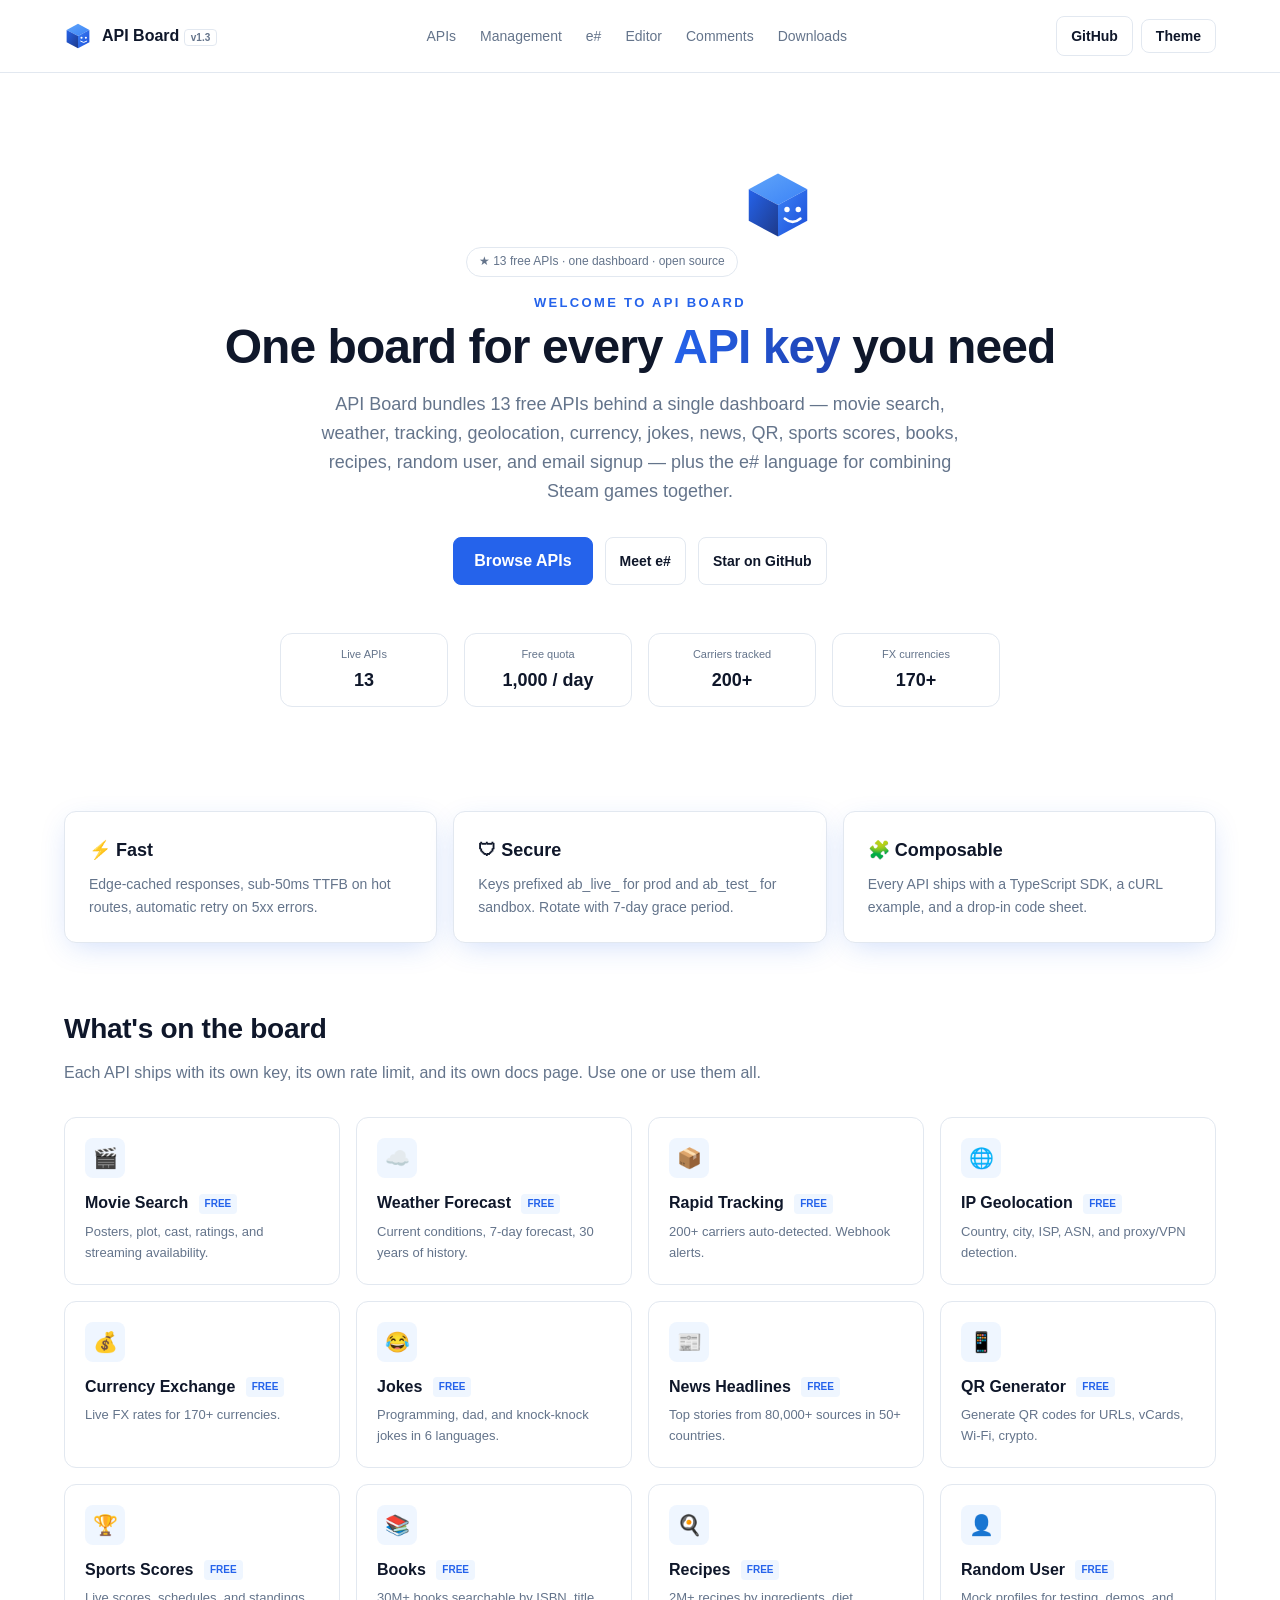
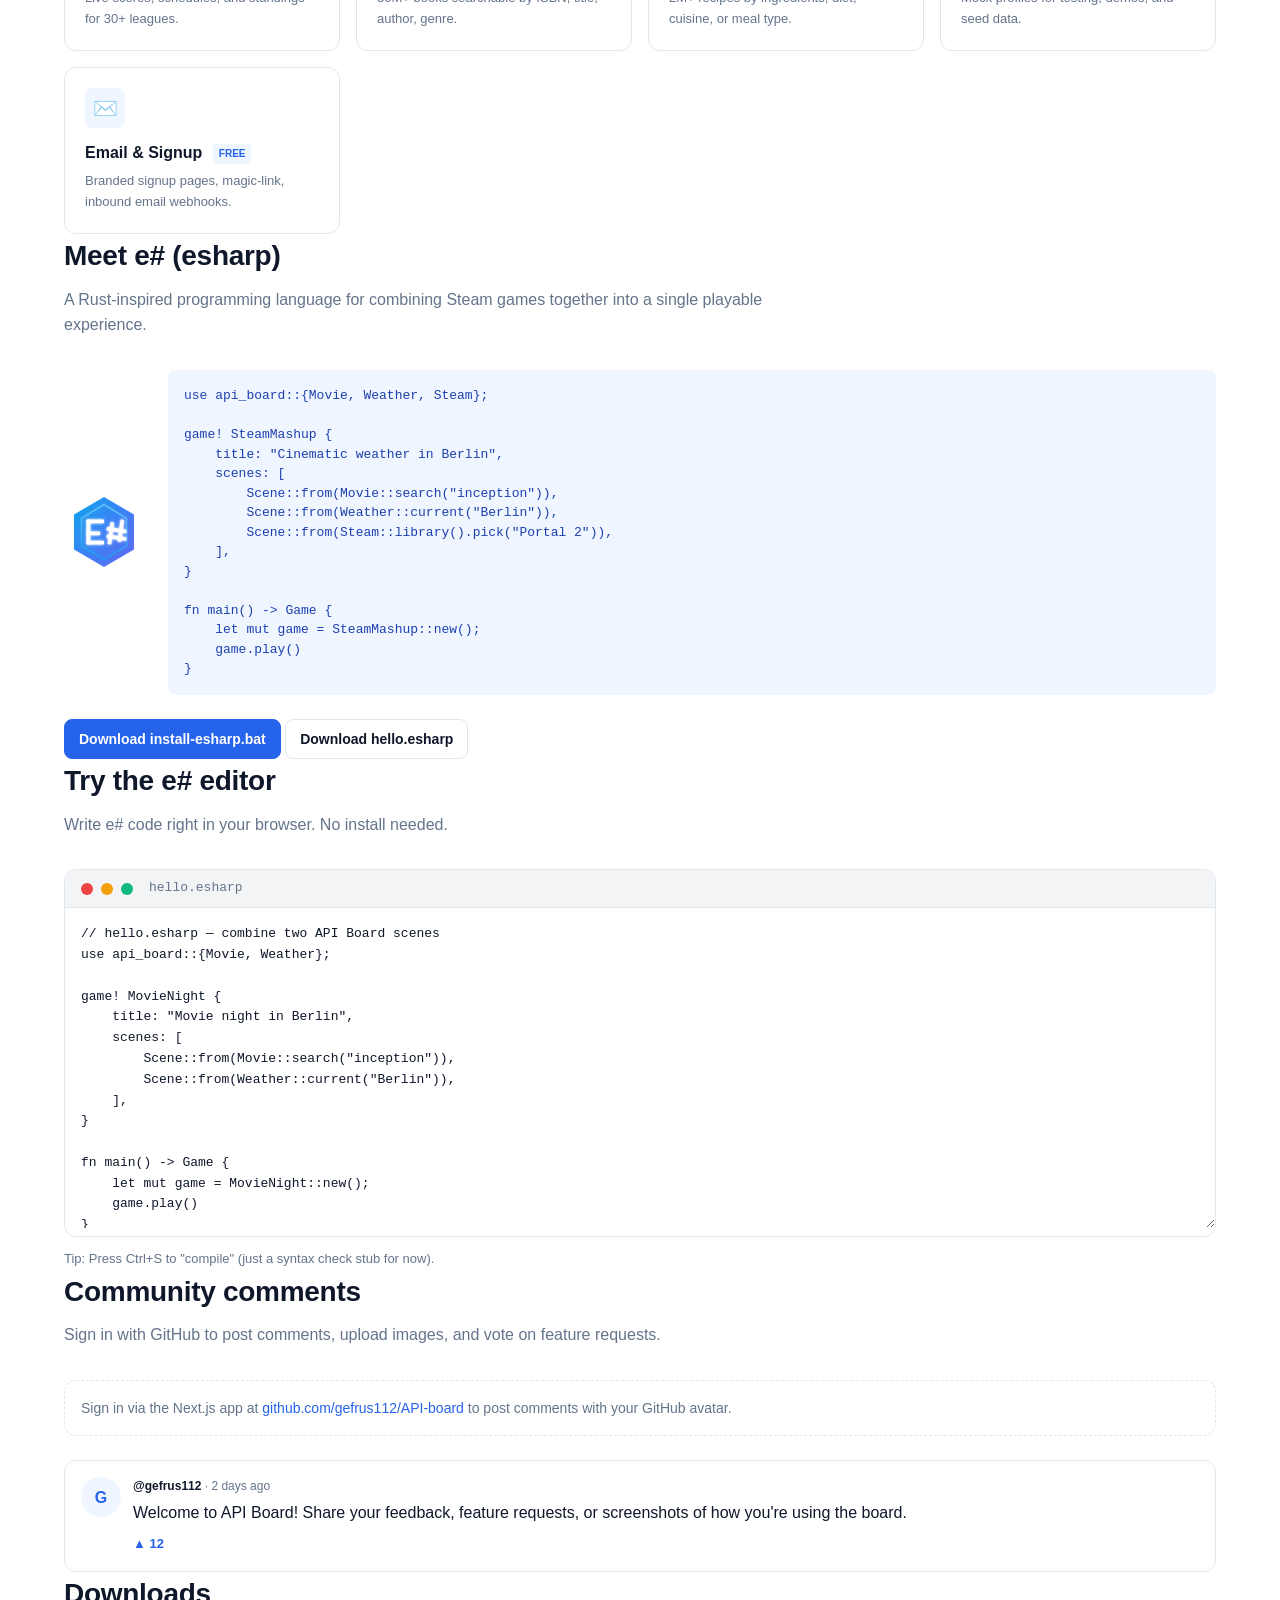
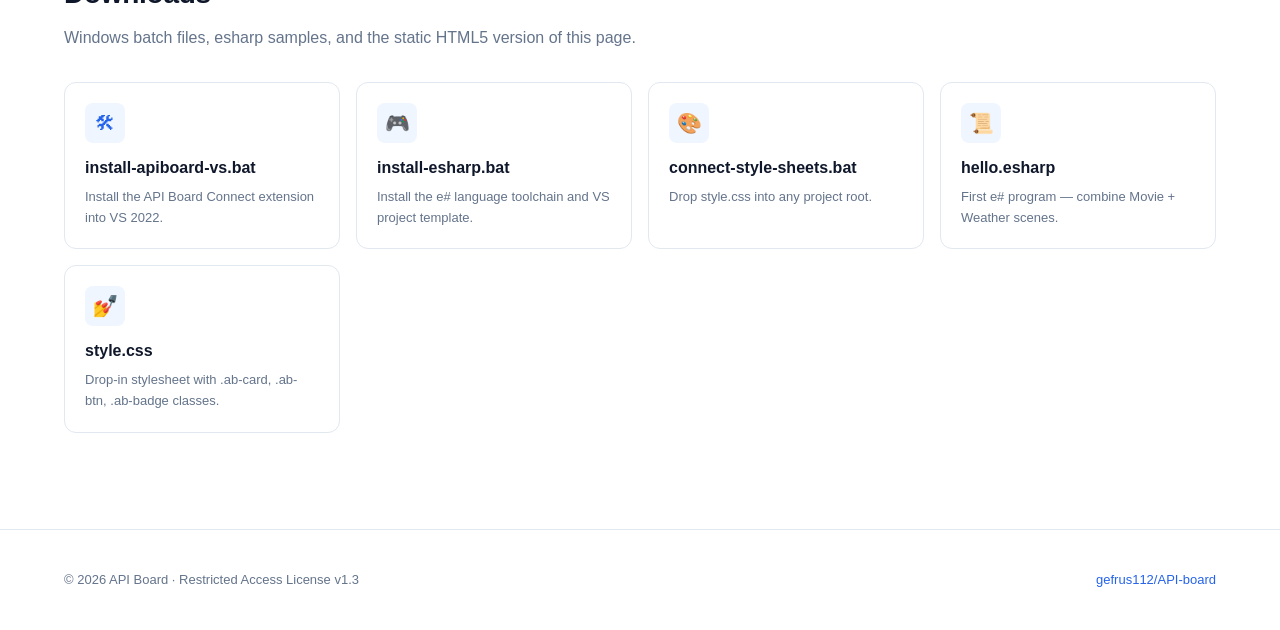
==== docs/index.html @ 7a78546e "release: API Board v1.3 — GitHub Pages, e# editor, Steam combiner, Comments Major v1.3 release. High" ====
<!DOCTYPE html>
<html lang="en" data-ab-theme="light">
<head>
  <meta charset="UTF-8" />
  <meta name="viewport" content="width=device-width, initial-scale=1.0" />
  <title>API Board — Free API Keys, Docs & Code Sheets</title>
  <meta name="description" content="13 free APIs behind one dashboard: movie search, weather, tracking, geolocation, currency, jokes, news, QR, sports, books, recipes, random user, email signup. Plus the e# language for combining Steam games together." />
  <link rel="icon" type="image/svg+xml" href="./cube.svg" />
  <link rel="stylesheet" href="./style.css" />
</head>
<body>
  <header>
    <div class="container nav-row">
      <a class="logo" href="#">
        <img src="./cube.svg" alt="API Board" />
        <span>API Board <span class="ver">v1.3</span></span>
      </a>
      <nav>
        <ul>
          <li><a href="#apis">APIs</a></li>
          <li><a href="#management">Management</a></li>
          <li><a href="#esharp">e#</a></li>
          <li><a href="#editor">Editor</a></li>
          <li><a href="#comments">Comments</a></li>
          <li><a href="#downloads">Downloads</a></li>
        </ul>
      </nav>
      <div class="actions">
        <a class="btn btn-ghost" href="https://github.com/gefrus112/API-board" target="_blank" rel="noreferrer">GitHub</a>
        <button class="btn" id="theme-toggle" type="button">Theme</button>
      </div>
    </div>
  </header>

  <main>
    <section class="hero">
      <div class="container">
        <div class="badge">★ 13 free APIs · one dashboard · open source</div>
        <img class="cube-hero" src="./cube.svg" alt="API Board cube" />
        <p class="eyebrow">Welcome to API Board</p>
        <h1>One board for every <span>API key</span> you need</h1>
        <p>API Board bundles 13 free APIs behind a single dashboard — movie search, weather, tracking, geolocation, currency, jokes, news, QR, sports scores, books, recipes, random user, and email signup — plus the e# language for combining Steam games together.</p>
        <div class="cta">
          <a class="btn btn-primary" href="#apis">Browse APIs</a>
          <a class="btn" href="#esharp">Meet e#</a>
          <a class="btn" href="https://github.com/gefrus112/API-board" target="_blank" rel="noreferrer">Star on GitHub</a>
        </div>
        <dl class="stats">
          <div class="stat"><dt>Live APIs</dt><dd>13</dd></div>
          <div class="stat"><dt>Free quota</dt><dd>1,000 / day</dd></div>
          <div class="stat"><dt>Carriers tracked</dt><dd>200+</dd></div>
          <div class="stat"><dt>FX currencies</dt><dd>170+</dd></div>
        </dl>
      </div>
    </section>

    <section class="container">
      <div class="pillars">
        <div class="pillar"><h3>⚡ Fast</h3><p>Edge-cached responses, sub-50ms TTFB on hot routes, automatic retry on 5xx errors.</p></div>
        <div class="pillar"><h3>🛡 Secure</h3><p>Keys prefixed ab_live_ for prod and ab_test_ for sandbox. Rotate with 7-day grace period.</p></div>
        <div class="pillar"><h3>🧩 Composable</h3><p>Every API ships with a TypeScript SDK, a cURL example, and a drop-in code sheet.</p></div>
      </div>
    </section>

    <section class="container" id="apis">
      <h2>What's on the board</h2>
      <p class="lead">Each API ships with its own key, its own rate limit, and its own docs page. Use one or use them all.</p>
      <div class="grid" id="api-grid"></div>
    </section>

    <section class="container" id="esharp">
      <h2>Meet e# (esharp)</h2>
      <p class="lead">A Rust-inspired programming language for combining Steam games together into a single playable experience.</p>
      <div class="esharp-hero">
        <img src="./esharp.svg" alt="e# mascot" />
        <div>
          <pre><code>use api_board::{Movie, Weather, Steam};

game! SteamMashup {
    title: "Cinematic weather in Berlin",
    scenes: [
        Scene::from(Movie::search("inception")),
        Scene::from(Weather::current("Berlin")),
        Scene::from(Steam::library().pick("Portal 2")),
    ],
}

fn main() -&gt; Game {
    let mut game = SteamMashup::new();
    game.play()
}</code></pre>
        </div>
      </div>
      <p style="margin-top:24px;">
        <a class="btn btn-primary" href="https://github.com/gefrus112/API-board/raw/main/public/downloads/install-esharp.bat">Download install-esharp.bat</a>
        <a class="btn" href="https://github.com/gefrus112/API-board/raw/main/public/downloads/hello.esharp">Download hello.esharp</a>
      </p>
    </section>

    <section class="container" id="editor">
      <h2>Try the e# editor</h2>
      <p class="lead">Write e# code right in your browser. No install needed.</p>
      <div class="editor-wrap">
        <div class="editor-bar">
          <span class="dot red"></span><span class="dot amber"></span><span class="dot green"></span>
          <span class="editor-title">hello.esharp</span>
        </div>
        <textarea id="esharp-editor" spellcheck="false">// hello.esharp — combine two API Board scenes
use api_board::{Movie, Weather};

game! MovieNight {
    title: "Movie night in Berlin",
    scenes: [
        Scene::from(Movie::search("inception")),
        Scene::from(Weather::current("Berlin")),
    ],
}

fn main() -&gt; Game {
    let mut game = MovieNight::new();
    game.play()
}</textarea>
      </div>
      <p class="hint">Tip: Press Ctrl+S to "compile" (just a syntax check stub for now).</p>
    </section>

    <section class="container" id="comments">
      <h2>Community comments</h2>
      <p class="lead">Sign in with GitHub to post comments, upload images, and vote on feature requests.</p>
      <div class="comment-composer">
        <p class="muted">Sign in via the Next.js app at <a href="https://github.com/gefrus112/API-board" target="_blank" rel="noreferrer">github.com/gefrus112/API-board</a> to post comments with your GitHub avatar.</p>
      </div>
      <div class="comments-list" id="comments-list">
        <div class="comment">
          <div class="avatar">G</div>
          <div class="body">
            <p class="meta"><strong>@gefrus112</strong> · 2 days ago</p>
            <p>Welcome to API Board! Share your feedback, feature requests, or screenshots of how you're using the board.</p>
            <div class="votes">▲ 12</div>
          </div>
        </div>
      </div>
    </section>

    <section class="container" id="downloads">
      <h2>Downloads</h2>
      <p class="lead">Windows batch files, esharp samples, and the static HTML5 version of this page.</p>
      <div class="grid" id="download-grid"></div>
    </section>
  </main>

  <footer>
    <div class="container">
      <span>© 2026 API Board · Restricted Access License v1.3</span>
      <a href="https://github.com/gefrus112/API-board" target="_blank" rel="noreferrer">gefrus112/API-board</a>
    </div>
  </footer>

  <script src="./script.js"></script>
</body>
</html>
---- docs/style.css ----
/* ============================================================
   API Board — static GitHub Pages stylesheet
   Light + dark themes via prefers-color-scheme and
   data-ab-theme attribute on <html>.
   ============================================================ */

:root {
  --bg: #ffffff;
  --fg: #0f172a;
  --muted: #64748b;
  --border: #e2e8f0;
  --card: #ffffff;
  --brand: #2563eb;
  --brand-hover: #1d4ed8;
  --brand-soft: #eff6ff;
  --brand-soft-fg: #1e40af;
  --radius: 12px;
  --shadow: 0 8px 30px -8px rgba(37, 99, 235, 0.25);
  --mono: ui-monospace, SFMono-Regular, Menlo, Consolas, monospace;
}

[data-ab-theme="dark"] {
  --bg: #0b1120;
  --fg: #e5edff;
  --muted: #94a3b8;
  --border: #1e293b;
  --card: #0f1c3a;
  --brand: #3b82f6;
  --brand-hover: #60a5fa;
  --brand-soft: #0f1c3a;
  --brand-soft-fg: #bfdbfe;
}

@media (prefers-color-scheme: dark) {
  :root:not([data-ab-theme="light"]) {
    --bg: #0b1120;
    --fg: #e5edff;
    --muted: #94a3b8;
    --border: #1e293b;
    --card: #0f1c3a;
    --brand: #3b82f6;
    --brand-hover: #60a5fa;
    --brand-soft: #0f1c3a;
    --brand-soft-fg: #bfdbfe;
  }
}

* { box-sizing: border-box; margin: 0; padding: 0; }
html, body {
  background: var(--bg);
  color: var(--fg);
  font-family: -apple-system, BlinkMacSystemFont, "Segoe UI", Roboto, "Helvetica Neue", Arial, sans-serif;
  line-height: 1.6;
  -webkit-font-smoothing: antialiased;
  scroll-behavior: smooth;
}
a { color: var(--brand); text-decoration: none; }
a:hover { text-decoration: underline; }
code, pre { font-family: var(--mono); }
.container { max-width: 1200px; margin: 0 auto; padding: 0 24px; }
header, main, footer { padding: 16px 0; }
section { padding: 40px 0; scroll-margin-top: 80px; }
h2 { font-size: 28px; font-weight: 600; letter-spacing: -0.01em; margin-bottom: 8px; }
.lead { color: var(--muted); margin-bottom: 32px; max-width: 720px; }

/* Header */
header {
  border-bottom: 1px solid var(--border);
  position: sticky;
  top: 0;
  background: color-mix(in srgb, var(--bg) 92%, transparent);
  backdrop-filter: blur(8px);
  -webkit-backdrop-filter: blur(8px);
  z-index: 10;
}
.nav-row { display: flex; align-items: center; justify-content: space-between; gap: 16px; }
.logo { display: flex; align-items: center; gap: 10px; font-weight: 600; font-size: 16px; color: var(--fg); text-decoration: none; }
.logo:hover { text-decoration: none; }
.logo img { width: 28px; height: 28px; animation: cube-spin 12s linear infinite; transform-origin: center; }
.logo .ver { font-size: 10px; color: var(--muted); border: 1px solid var(--border); padding: 2px 6px; border-radius: 4px; }
@keyframes cube-spin {
  0%   { transform: rotateY(0)   rotateX(-12deg); }
  50%  { transform: rotateY(180deg) rotateX(12deg); }
  100% { transform: rotateY(360deg) rotateX(-12deg); }
}
nav ul { list-style: none; display: flex; gap: 4px; flex-wrap: wrap; }
nav a { color: var(--muted); padding: 6px 10px; border-radius: 6px; font-size: 14px; font-weight: 500; }
nav a:hover, nav a.active { background: var(--brand-soft); color: var(--brand-soft-fg); text-decoration: none; }
.actions { display: flex; gap: 8px; align-items: center; }
.btn {
  display: inline-flex; align-items: center; gap: 6px;
  padding: 8px 14px; border-radius: 8px; font-weight: 600; font-size: 14px;
  border: 1px solid var(--border); background: var(--bg); color: var(--fg); cursor: pointer;
  transition: background 120ms ease, border-color 120ms ease, transform 120ms ease;
}
.btn:hover { border-color: var(--brand); text-decoration: none; transform: translateY(-1px); }
.btn-primary { background: var(--brand); color: #fff; border-color: var(--brand); }
.btn-primary:hover { background: var(--brand-hover); color: #fff; }
.btn-ghost { background: transparent; }

/* Hero */
.hero { text-align: center; padding: 80px 0 40px; }
.hero .badge { display: inline-block; padding: 4px 12px; border: 1px solid var(--border); border-radius: 999px; font-size: 12px; color: var(--muted); margin-bottom: 16px; background: var(--bg); }
.hero .cube-hero { width: 72px; height: 72px; margin: 0 auto 24px; animation: cube-spin 12s linear infinite, cube-pulse 3.6s ease-in-out infinite; }
@keyframes cube-pulse {
  0%, 100% { filter: drop-shadow(0 0 12px color-mix(in srgb, var(--brand) 30%, transparent)); }
  50% { filter: drop-shadow(0 0 28px color-mix(in srgb, var(--brand) 60%, transparent)); }
}
.hero .eyebrow { color: var(--brand); font-weight: 600; letter-spacing: 0.18em; text-transform: uppercase; font-size: 13px; margin-bottom: 8px; }
.hero h1 { font-size: 48px; font-weight: 600; letter-spacing: -0.02em; line-height: 1.1; margin-bottom: 16px; }
.hero h1 span { background: linear-gradient(90deg, var(--brand), var(--brand-soft-fg)); -webkit-background-clip: text; background-clip: text; -webkit-text-fill-color: transparent; color: transparent; }
.hero p { font-size: 18px; color: var(--muted); max-width: 640px; margin: 0 auto 32px; }
.hero .cta { display: flex; gap: 12px; justify-content: center; flex-wrap: wrap; }
.hero .cta .btn-primary { font-size: 16px; padding: 10px 20px; }

/* Stats */
.stats { display: grid; grid-template-columns: repeat(4, 1fr); gap: 16px; max-width: 720px; margin: 48px auto 0; }
.stat { border: 1px solid var(--border); border-radius: var(--radius); padding: 12px 16px; background: var(--card); }
.stat dt { font-size: 11px; color: var(--muted); }
.stat dd { font-size: 18px; font-weight: 600; margin-top: 2px; }

/* Pillars */
.pillars { display: grid; grid-template-columns: repeat(3, 1fr); gap: 16px; margin: 64px 0; }
.pillar { border: 1px solid var(--border); border-radius: var(--radius); padding: 24px; background: var(--card); box-shadow: var(--shadow); }
.pillar h3 { font-size: 18px; margin-bottom: 8px; }
.pillar p { color: var(--muted); font-size: 14px; }

/* Grid (APIs + downloads) */
.grid { display: grid; grid-template-columns: repeat(auto-fill, minmax(240px, 1fr)); gap: 16px; }
.card {
  border: 1px solid var(--border);
  border-radius: var(--radius);
  padding: 20px;
  background: var(--card);
  transition: transform 120ms ease, border-color 120ms ease, box-shadow 120ms ease;
  cursor: pointer;
  text-decoration: none;
  color: var(--fg);
}
.card:hover { transform: translateY(-4px); border-color: var(--brand); box-shadow: var(--shadow); text-decoration: none; }
.card .icon { width: 40px; height: 40px; border-radius: 8px; background: var(--brand-soft); color: var(--brand); display: inline-flex; align-items: center; justify-content: center; font-size: 20px; margin-bottom: 12px; }
.card h3 { font-size: 16px; margin-bottom: 6px; }
.card p { font-size: 13px; color: var(--muted); }
.card .free { display: inline-block; padding: 2px 6px; font-size: 10px; font-weight: 600; background: var(--brand-soft); color: var(--brand); border-radius: 4px; margin-left: 6px; vertical-align: middle; }

/* e# section */
.esharp-hero { display: grid; grid-template-columns: 80px 1fr; gap: 24px; align-items: center; margin-top: 24px; }
.esharp-hero img { width: 80px; height: 80px; animation: cube-spin 12s linear infinite; }
.esharp-hero pre { background: var(--brand-soft); color: var(--brand-soft-fg); padding: 16px; border-radius: 8px; overflow: auto; font-size: 13px; line-height: 1.5; }

/* Editor */
.editor-wrap { border: 1px solid var(--border); border-radius: var(--radius); overflow: hidden; background: var(--card); }
.editor-bar { display: flex; align-items: center; gap: 8px; padding: 8px 16px; background: color-mix(in srgb, var(--bg) 92%, var(--muted) 8%); border-bottom: 1px solid var(--border); }
.editor-bar .dot { width: 12px; height: 12px; border-radius: 50%; }
.editor-bar .red { background: #ef4444; }
.editor-bar .amber { background: #f59e0b; }
.editor-bar .green { background: #10b981; }
.editor-title { font-family: var(--mono); font-size: 13px; color: var(--muted); margin-left: 8px; }
#esharp-editor {
  width: 100%;
  min-height: 320px;
  padding: 16px;
  border: 0;
  background: var(--bg);
  color: var(--fg);
  font-family: var(--mono);
  font-size: 13px;
  line-height: 1.6;
  resize: vertical;
  outline: none;
}
.hint { margin-top: 12px; font-size: 13px; color: var(--muted); }

/* Comments */
.comment-composer { border: 1px dashed var(--border); border-radius: var(--radius); padding: 16px; margin-bottom: 24px; background: var(--card); }
.comment-composer .muted { color: var(--muted); font-size: 14px; }
.comments-list { display: flex; flex-direction: column; gap: 16px; }
.comment { display: flex; gap: 12px; border: 1px solid var(--border); border-radius: var(--radius); padding: 16px; background: var(--card); }
.comment .avatar { width: 40px; height: 40px; border-radius: 50%; background: var(--brand-soft); color: var(--brand); display: inline-flex; align-items: center; justify-content: center; font-weight: 600; flex-shrink: 0; }
.comment .body { flex: 1; min-width: 0; }
.comment .meta { font-size: 12px; color: var(--muted); margin-bottom: 4px; }
.comment .meta strong { color: var(--fg); }
.comment .votes { margin-top: 8px; font-size: 13px; color: var(--brand); font-weight: 600; }

/* Footer */
footer { border-top: 1px solid var(--border); margin-top: 80px; color: var(--muted); font-size: 13px; }
footer .container { display: flex; justify-content: space-between; align-items: center; padding: 24px; flex-wrap: wrap; gap: 12px; }

/* Responsive */
@media (max-width: 768px) {
  .hero h1 { font-size: 32px; }
  .stats { grid-template-columns: repeat(2, 1fr); }
  .pillars { grid-template-columns: 1fr; }
  .esharp-hero { grid-template-columns: 1fr; }
  .esharp-hero img { margin: 0 auto; }
  nav ul { display: none; }
}
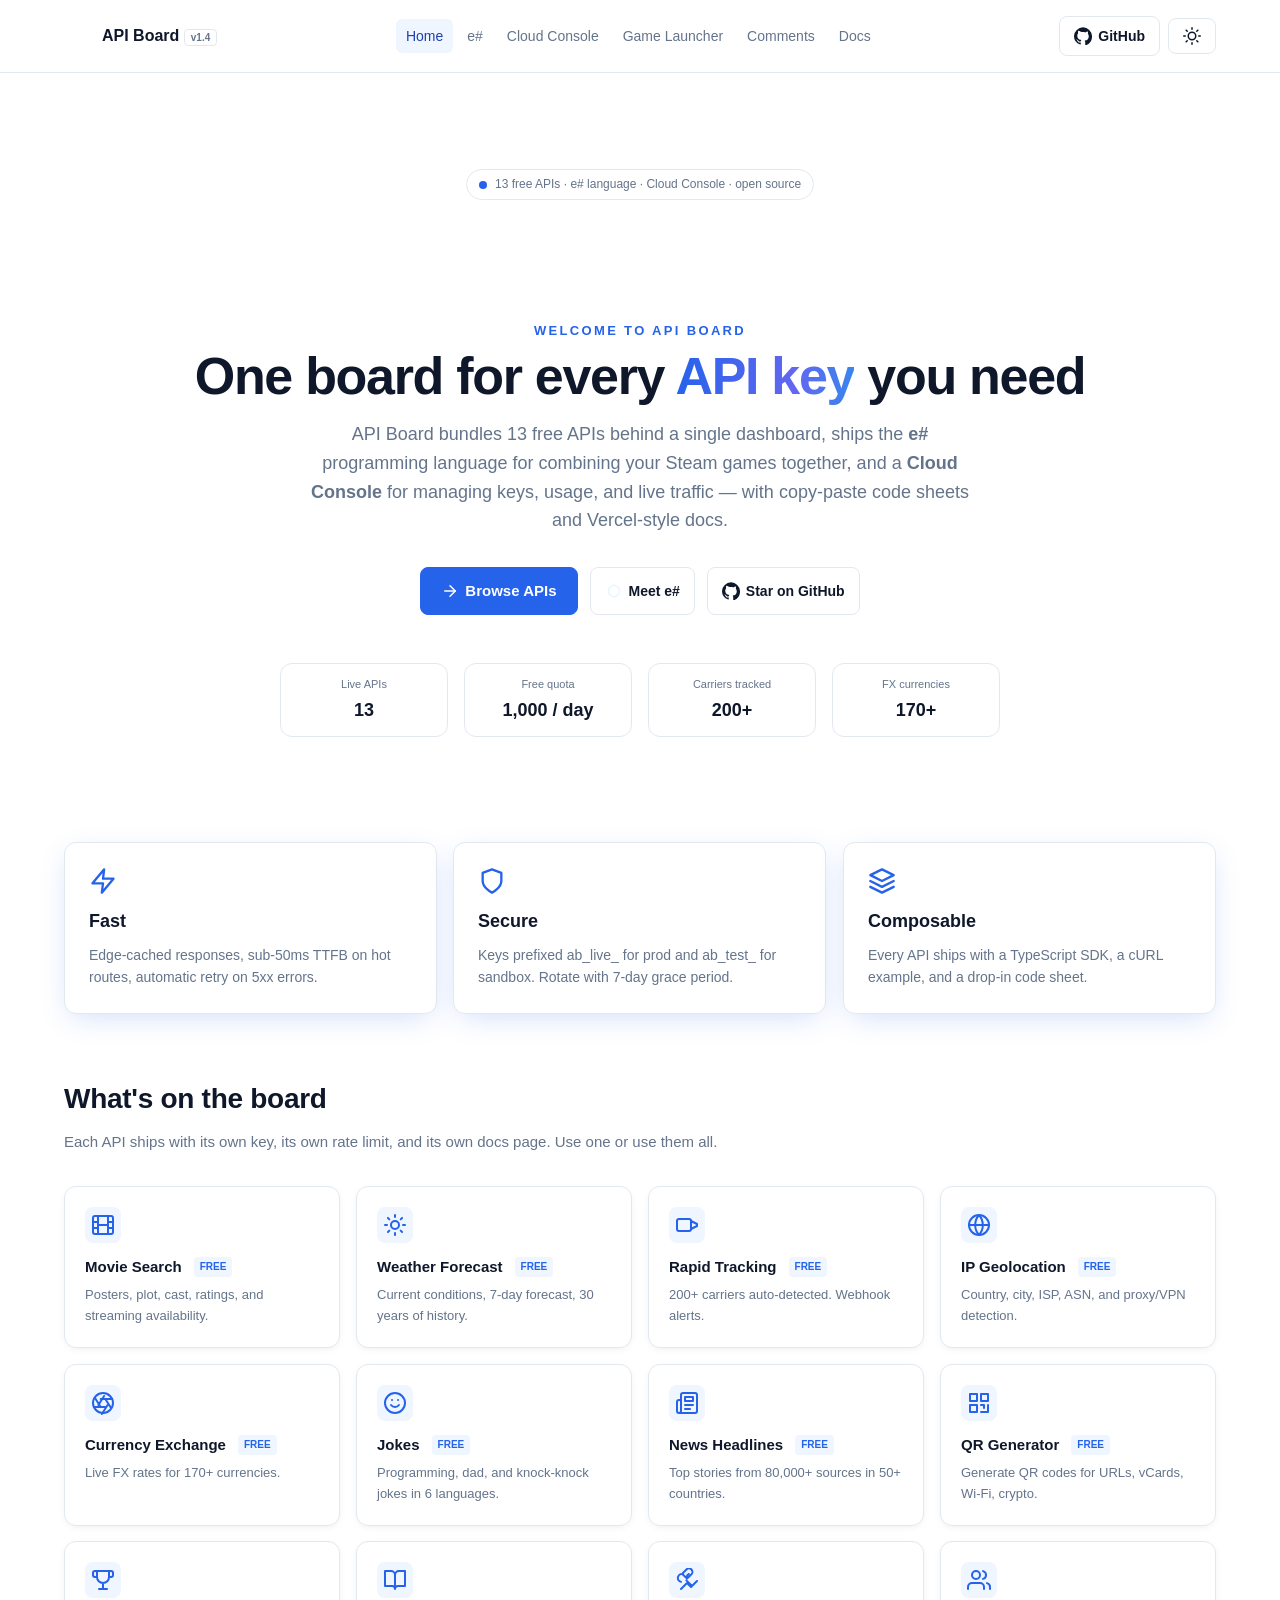
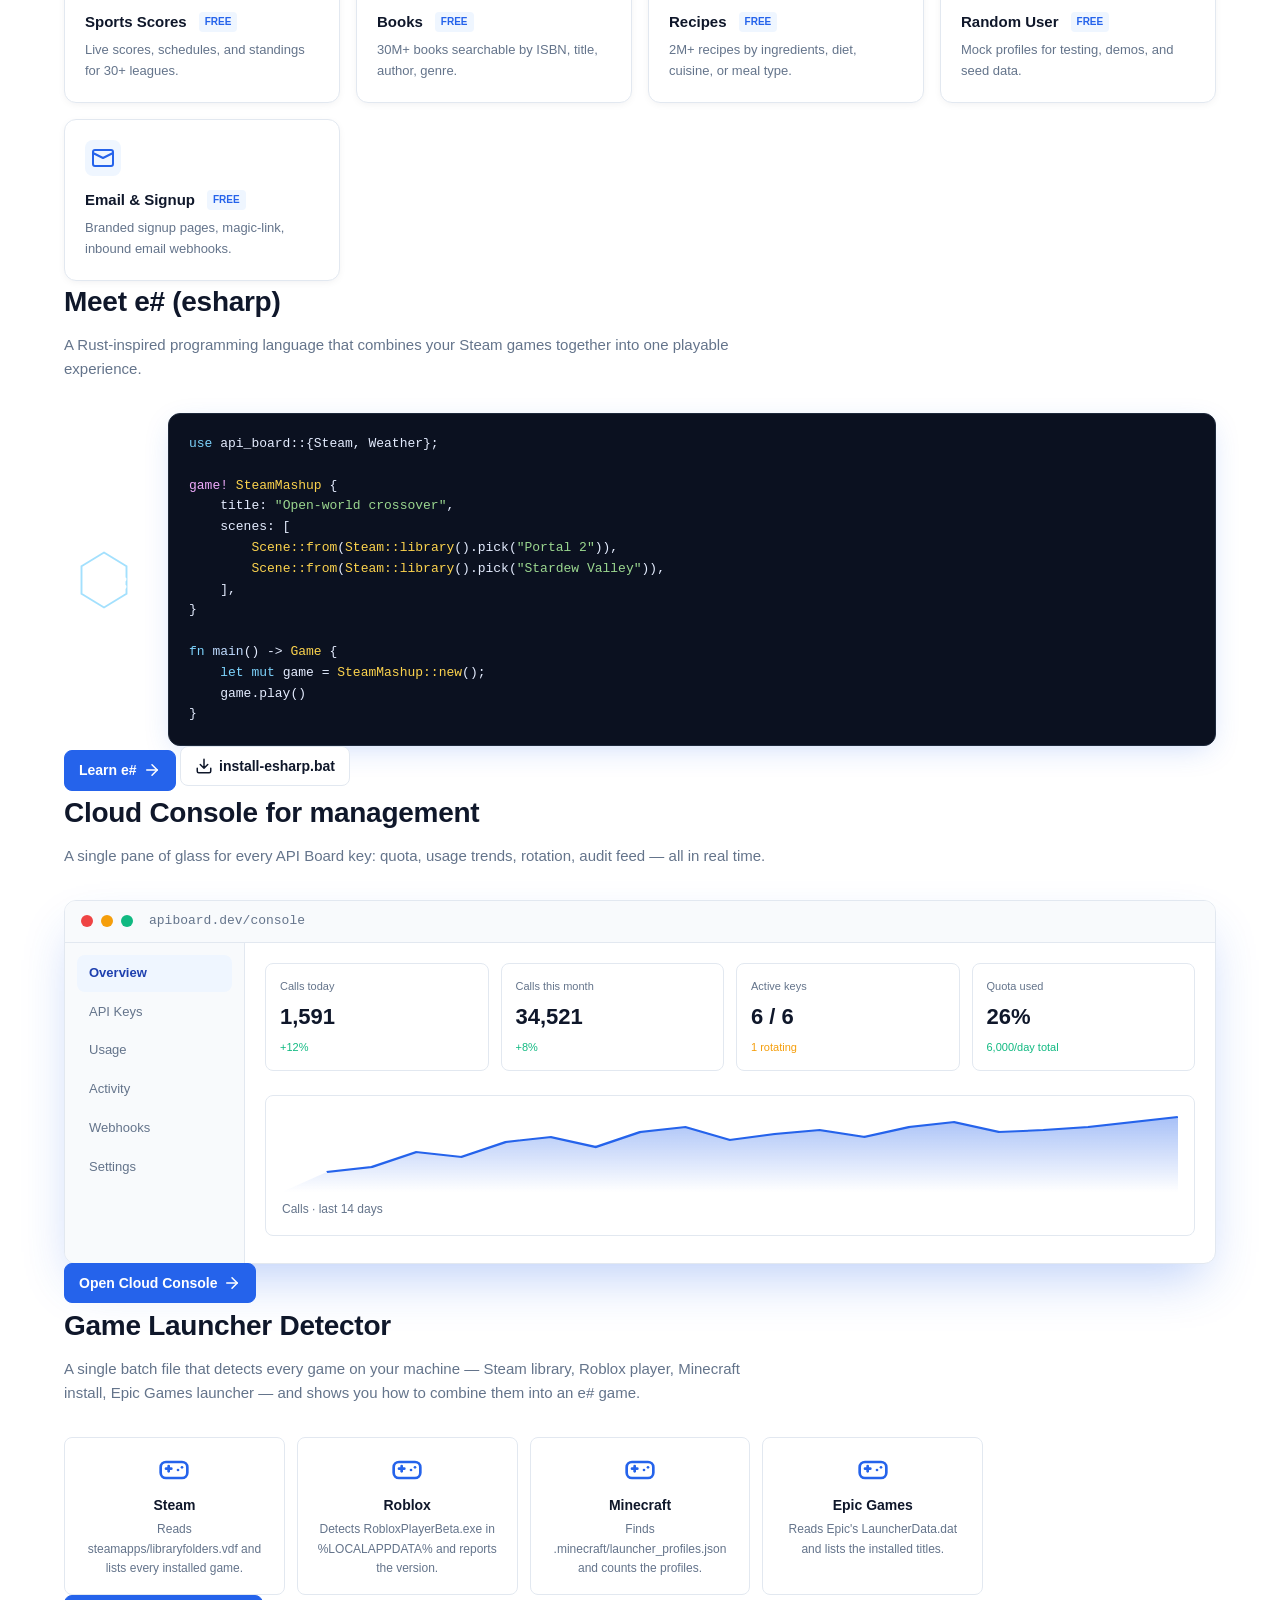
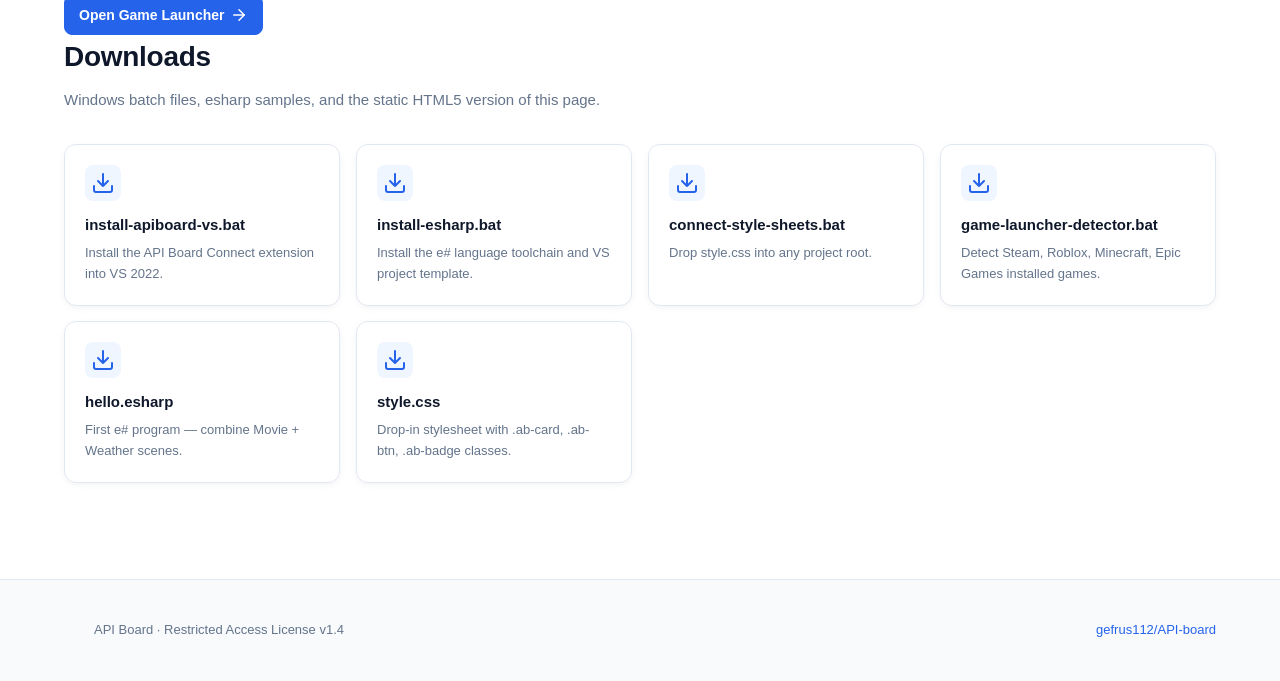
==== commit 8f4c97ca: "release: API Board v1.4 — Pages upgrade, no emojis, Cloud Console, Game Launcher Detector Major v1.4" ====
--- a/docs/index.html
+++ b/docs/index.html
@@ -3,49 +3,109 @@
 <head>
   <meta charset="UTF-8" />
   <meta name="viewport" content="width=device-width, initial-scale=1.0" />
-  <title>API Board — Free API Keys, Docs & Code Sheets</title>
-  <meta name="description" content="13 free APIs behind one dashboard: movie search, weather, tracking, geolocation, currency, jokes, news, QR, sports, books, recipes, random user, email signup. Plus the e# language for combining Steam games together." />
+  <title>API Board — Free API Keys, Docs, e# Language, Cloud Console</title>
+  <meta name="description" content="13 free APIs, the e# language for combining Steam games, a Cloud Console for management, and copy-paste code sheets. Open source on GitHub." />
   <link rel="icon" type="image/svg+xml" href="./cube.svg" />
   <link rel="stylesheet" href="./style.css" />
 </head>
 <body>
+  <!-- Inline SVG sprite (shared across all pages) -->
+  <svg xmlns="http://www.w3.org/2000/svg" style="display:none" aria-hidden="true">
+    <defs>
+      <linearGradient id="cubeFront" x1="0" y1="0" x2="1" y2="1"><stop offset="0%" stop-color="#3b82f6"/><stop offset="100%" stop-color="#1d4ed8"/></linearGradient>
+      <linearGradient id="cubeTop" x1="0" y1="0" x2="1" y2="1"><stop offset="0%" stop-color="#60a5fa"/><stop offset="100%" stop-color="#3b82f6"/></linearGradient>
+      <linearGradient id="cubeSide" x1="0" y1="0" x2="1" y2="1"><stop offset="0%" stop-color="#2563eb"/><stop offset="100%" stop-color="#1e3a8a"/></linearGradient>
+    </defs>
+    <symbol id="i-cube" viewBox="0 0 64 64">
+      <path d="M32 4 L58 18 L32 32 L6 18 Z" fill="url(#cubeTop)"/>
+      <path d="M6 18 L32 32 L32 60 L6 46 Z" fill="url(#cubeSide)"/>
+      <path d="M58 18 L32 32 L32 60 L58 46 Z" fill="url(#cubeFront)"/>
+      <circle cx="40" cy="36" r="2.4" fill="#fff"/>
+      <circle cx="50" cy="36" r="2.4" fill="#fff"/>
+      <path d="M38 44 Q45 50 52 44" stroke="#fff" stroke-width="2.2" stroke-linecap="round" fill="none"/>
+    </symbol>
+    <symbol id="i-esharp" viewBox="0 0 64 64">
+      <defs><linearGradient id="eBg" x1="0" y1="0" x2="1" y2="1"><stop offset="0%" stop-color="#0ea5e9"/><stop offset="100%" stop-color="#6366f1"/></linearGradient></defs>
+      <path d="M32 4 L56 18 L56 46 L32 60 L8 46 L8 18 Z" fill="url(#eBg)"/>
+      <path d="M32 10 L50 21 L50 43 L32 54 L14 43 L14 21 Z" fill="none" stroke="#7dd3fc" stroke-width="1.5" opacity="0.7"/>
+      <g fill="#fff"><rect x="18" y="22" width="14" height="3" rx="1"/><rect x="18" y="22" width="3" height="20" rx="1"/><rect x="18" y="31.5" width="11" height="3" rx="1"/><rect x="18" y="39" width="14" height="3" rx="1"/><rect x="36" y="24" width="3" height="18" rx="1" transform="rotate(8 37.5 33)"/><rect x="44" y="22" width="3" height="18" rx="1" transform="rotate(8 45.5 31)"/><rect x="34" y="29" width="16" height="3" rx="1" transform="rotate(8 42 30.5)"/><rect x="34" y="35" width="16" height="3" rx="1" transform="rotate(8 42 36.5)"/></g>
+    </symbol>
+    <symbol id="i-movie" viewBox="0 0 24 24" fill="none" stroke="currentColor" stroke-width="2" stroke-linecap="round" stroke-linejoin="round"><rect x="2" y="3" width="20" height="18" rx="2"/><path d="M7 3v18M17 3v18M2 9h5M2 15h5M17 9h5M17 15h5M7 12h10"/></symbol>
+    <symbol id="i-weather" viewBox="0 0 24 24" fill="none" stroke="currentColor" stroke-width="2" stroke-linecap="round" stroke-linejoin="round"><circle cx="12" cy="12" r="4"/><path d="M12 2v2M12 20v2M4.93 4.93l1.41 1.41M17.66 17.66l1.41 1.41M2 12h2M20 12h2M4.93 19.07l1.41-1.41M17.66 6.34l1.41-1.41"/></symbol>
+    <symbol id="i-track" viewBox="0 0 24 24" fill="none" stroke="currentColor" stroke-width="2" stroke-linecap="round" stroke-linejoin="round"><rect x="2" y="6" width="14" height="12" rx="2"/><path d="M16 8l6 3v2l-6 3V8z"/></symbol>
+    <symbol id="i-geo" viewBox="0 0 24 24" fill="none" stroke="currentColor" stroke-width="2" stroke-linecap="round" stroke-linejoin="round"><circle cx="12" cy="12" r="10"/><path d="M2 12h20M12 2a15 15 0 0 1 0 20M12 2a15 15 0 0 0 0 20"/></symbol>
+    <symbol id="i-fx" viewBox="0 0 24 24" fill="none" stroke="currentColor" stroke-width="2" stroke-linecap="round" stroke-linejoin="round"><circle cx="12" cy="12" r="10"/><path d="M14.31 8l5.74 9M9.69 8h11.48M7.38 14L13.12 5M9.69 16L4 7M14.31 16H2.83M16.62 14l-5.74 9"/></symbol>
+    <symbol id="i-jokes" viewBox="0 0 24 24" fill="none" stroke="currentColor" stroke-width="2" stroke-linecap="round" stroke-linejoin="round"><circle cx="12" cy="12" r="10"/><path d="M8 14s1.5 2 4 2 4-2 4-2M9 9h.01M15 9h.01"/></symbol>
+    <symbol id="i-news" viewBox="0 0 24 24" fill="none" stroke="currentColor" stroke-width="2" stroke-linecap="round" stroke-linejoin="round"><path d="M4 22h16a2 2 0 0 0 2-2V4a2 2 0 0 0-2-2H8a2 2 0 0 0-2 2v16a2 2 0 0 1-2 2zm0 0a2 2 0 0 1-2-2v-9c0-1 .5-2 2-2h2"/><path d="M18 14h-8M15 18h-5M10 6h8v4h-8V6z"/></symbol>
+    <symbol id="i-qr" viewBox="0 0 24 24" fill="none" stroke="currentColor" stroke-width="2" stroke-linecap="round" stroke-linejoin="round"><rect x="3" y="3" width="7" height="7"/><rect x="14" y="3" width="7" height="7"/><rect x="3" y="14" width="7" height="7"/><path d="M14 14h3v3M21 14v7h-7M14 21h3"/></symbol>
+    <symbol id="i-sports" viewBox="0 0 24 24" fill="none" stroke="currentColor" stroke-width="2" stroke-linecap="round" stroke-linejoin="round"><path d="M6 9H4a2 2 0 0 1-2-2V5a2 2 0 0 1 2-2h2M18 9h2a2 2 0 0 0 2-2V5a2 2 0 0 0-2-2h-2M6 3h12v6a6 6 0 0 1-12 0V3zM12 15v6M8 21h8"/></symbol>
+    <symbol id="i-books" viewBox="0 0 24 24" fill="none" stroke="currentColor" stroke-width="2" stroke-linecap="round" stroke-linejoin="round"><path d="M2 3h6a4 4 0 0 1 4 4v14a3 3 0 0 0-3-3H2zM22 3h-6a4 4 0 0 0-4 4v14a3 3 0 0 1 3-3h7z"/></symbol>
+    <symbol id="i-recipes" viewBox="0 0 24 24" fill="none" stroke="currentColor" stroke-width="2" stroke-linecap="round" stroke-linejoin="round"><path d="M6 13.87A4 4 0 0 1 7.41 6a5.11 5.11 0 0 1 1.05-1.54l3-3a3.5 3.5 0 0 1 4.95 4.95l-3 3a5.11 5.11 0 0 1-1.54 1.05A4 4 0 0 1 13.87 6M7.41 6l4.59 4.59M16 17l-4.59-4.59M6 21l6-6 4 4 6-6"/></symbol>
+    <symbol id="i-users" viewBox="0 0 24 24" fill="none" stroke="currentColor" stroke-width="2" stroke-linecap="round" stroke-linejoin="round"><path d="M17 21v-2a4 4 0 0 0-4-4H5a4 4 0 0 0-4 4v2"/><circle cx="9" cy="7" r="4"/><path d="M23 21v-2a4 4 0 0 0-3-3.87M16 3.13a4 4 0 0 1 0 7.75"/></symbol>
+    <symbol id="i-email" viewBox="0 0 24 24" fill="none" stroke="currentColor" stroke-width="2" stroke-linecap="round" stroke-linejoin="round"><rect x="2" y="4" width="20" height="16" rx="2"/><path d="m22 7-10 5L2 7"/></symbol>
+    <symbol id="i-cloud" viewBox="0 0 24 24" fill="none" stroke="currentColor" stroke-width="2" stroke-linecap="round" stroke-linejoin="round"><path d="M17.5 19a4.5 4.5 0 0 0 .5-9 6 6 0 0 0-11-1 4.5 4.5 0 0 0-1 9h11z"/></symbol>
+    <symbol id="i-gamepad" viewBox="0 0 24 24" fill="none" stroke="currentColor" stroke-width="2" stroke-linecap="round" stroke-linejoin="round"><line x1="6" y1="11" x2="10" y2="11"/><line x1="8" y1="9" x2="8" y2="13"/><line x1="15" y1="12" x2="15.01" y2="12"/><line x1="18" y1="10" x2="18.01" y2="10"/><rect x="2" y="6" width="20" height="12" rx="4"/></symbol>
+    <symbol id="i-comments" viewBox="0 0 24 24" fill="none" stroke="currentColor" stroke-width="2" stroke-linecap="round" stroke-linejoin="round"><path d="M21 15a2 2 0 0 1-2 2H7l-4 4V5a2 2 0 0 1 2-2h14a2 2 0 0 1 2 2z"/></symbol>
+    <symbol id="i-docs" viewBox="0 0 24 24" fill="none" stroke="currentColor" stroke-width="2" stroke-linecap="round" stroke-linejoin="round"><path d="M14 2H6a2 2 0 0 0-2 2v16a2 2 0 0 0 2 2h12a2 2 0 0 0 2-2V8z"/><polyline points="14 2 14 8 20 8"/><line x1="9" y1="13" x2="15" y2="13"/><line x1="9" y1="17" x2="15" y2="17"/></symbol>
+    <symbol id="i-download" viewBox="0 0 24 24" fill="none" stroke="currentColor" stroke-width="2" stroke-linecap="round" stroke-linejoin="round"><path d="M21 15v4a2 2 0 0 1-2 2H5a2 2 0 0 1-2-2v-4M7 10l5 5 5-5M12 15V3"/></symbol>
+    <symbol id="i-github" viewBox="0 0 24 24" fill="currentColor"><path d="M12 .5A12 12 0 0 0 0 12a12 12 0 0 0 8.21 11.39c.6.11.82-.26.82-.58v-2.17c-3.34.72-4.04-1.42-4.04-1.42-.55-1.39-1.34-1.76-1.34-1.76-1.09-.75.08-.73.08-.73 1.2.09 1.84 1.24 1.84 1.24 1.07 1.83 2.81 1.3 3.5.99.11-.77.42-1.3.76-1.6-2.67-.3-5.47-1.33-5.47-5.93 0-1.31.47-2.38 1.24-3.22-.12-.3-.54-1.52.12-3.17 0 0 1.01-.32 3.3 1.23A11.5 11.5 0 0 1 12 6.8c1.02 0 2.05.14 3 .41 2.29-1.55 3.3-1.23 3.3-1.23.66 1.65.24 2.87.12 3.17.77.84 1.24 1.91 1.24 3.22 0 4.61-2.81 5.62-5.49 5.92.43.37.81 1.1.81 2.22v3.29c0 .32.22.7.83.58A12 12 0 0 0 24 12 12 12 0 0 0 12 .5z"/></symbol>
+    <symbol id="i-sun" viewBox="0 0 24 24" fill="none" stroke="currentColor" stroke-width="2" stroke-linecap="round" stroke-linejoin="round"><circle cx="12" cy="12" r="5"/><line x1="12" y1="1" x2="12" y2="3"/><line x1="12" y1="21" x2="12" y2="23"/><line x1="4.22" y1="4.22" x2="5.64" y2="5.64"/><line x1="18.36" y1="18.36" x2="19.78" y2="19.78"/><line x1="1" y1="12" x2="3" y2="12"/><line x1="21" y1="12" x2="23" y2="12"/><line x1="4.22" y1="19.78" x2="5.64" y2="18.36"/><line x1="18.36" y1="5.64" x2="19.78" y2="4.22"/></symbol>
+    <symbol id="i-moon" viewBox="0 0 24 24" fill="none" stroke="currentColor" stroke-width="2" stroke-linecap="round" stroke-linejoin="round"><path d="M21 12.79A9 9 0 1 1 11.21 3 7 7 0 0 0 21 12.79z"/></symbol>
+    <symbol id="i-rocket" viewBox="0 0 24 24" fill="none" stroke="currentColor" stroke-width="2" stroke-linecap="round" stroke-linejoin="round"><path d="M4.5 16.5c-1.5 1.26-2 5-2 5s3.74-.5 5-2c.71-.84.7-2.13-.09-2.91a2.18 2.18 0 0 0-2.91-.09z"/><path d="M12 15l-3-3a22 22 0 0 1 2-3.95A12.88 12.88 0 0 1 22 2c0 2.72-.27 6.72-1.55 9.05A12.88 12.88 0 0 1 17 15a22 22 0 0 1-3 .76"/><path d="M9 12H4s.55-3.78 1.5-5.5C7 4.5 9 4 9 4m3 8v5s3.78-.55 5.5-1.5C19.5 14 20 12 20 12"/></symbol>
+    <symbol id="i-play" viewBox="0 0 24 24" fill="currentColor"><polygon points="5 3 19 12 5 21 5 3"/></symbol>
+    <symbol id="i-terminal" viewBox="0 0 24 24" fill="none" stroke="currentColor" stroke-width="2" stroke-linecap="round" stroke-linejoin="round"><polyline points="4 17 10 11 4 5"/><line x1="12" y1="19" x2="20" y2="19"/></symbol>
+    <symbol id="i-arrow" viewBox="0 0 24 24" fill="none" stroke="currentColor" stroke-width="2" stroke-linecap="round" stroke-linejoin="round"><line x1="5" y1="12" x2="19" y2="12"/><polyline points="12 5 19 12 12 19"/></symbol>
+    <symbol id="i-zap" viewBox="0 0 24 24" fill="none" stroke="currentColor" stroke-width="2" stroke-linecap="round" stroke-linejoin="round"><polygon points="13 2 3 14 12 14 11 22 21 10 12 10 13 2"/></symbol>
+    <symbol id="i-shield" viewBox="0 0 24 24" fill="none" stroke="currentColor" stroke-width="2" stroke-linecap="round" stroke-linejoin="round"><path d="M12 22s8-4 8-10V5l-8-3-8 3v7c0 6 8 10 8 10z"/></symbol>
+    <symbol id="i-layers" viewBox="0 0 24 24" fill="none" stroke="currentColor" stroke-width="2" stroke-linecap="round" stroke-linejoin="round"><polygon points="12 2 2 7 12 12 22 7 12 2"/><polyline points="2 17 12 22 22 17"/><polyline points="2 12 12 17 22 12"/></symbol>
+  </svg>
+
   <header>
     <div class="container nav-row">
-      <a class="logo" href="#">
-        <img src="./cube.svg" alt="API Board" />
-        <span>API Board <span class="ver">v1.3</span></span>
+      <a class="logo" href="./index.html">
+        <svg class="cube-logo"><use href="#i-cube"/></svg>
+        <span>API Board <span class="ver">v1.4</span></span>
       </a>
       <nav>
         <ul>
-          <li><a href="#apis">APIs</a></li>
-          <li><a href="#management">Management</a></li>
-          <li><a href="#esharp">e#</a></li>
-          <li><a href="#editor">Editor</a></li>
-          <li><a href="#comments">Comments</a></li>
-          <li><a href="#downloads">Downloads</a></li>
+          <li><a href="./index.html" class="active">Home</a></li>
+          <li><a href="./esharp.html">e#</a></li>
+          <li><a href="./cloud-console.html">Cloud Console</a></li>
+          <li><a href="./games.html">Game Launcher</a></li>
+          <li><a href="./comments.html">Comments</a></li>
+          <li><a href="./docs.html">Docs</a></li>
         </ul>
       </nav>
       <div class="actions">
-        <a class="btn btn-ghost" href="https://github.com/gefrus112/API-board" target="_blank" rel="noreferrer">GitHub</a>
-        <button class="btn" id="theme-toggle" type="button">Theme</button>
+        <a class="btn btn-ghost" href="https://github.com/gefrus112/API-board" target="_blank" rel="noreferrer">
+          <svg class="icon"><use href="#i-github"/></svg> GitHub
+        </a>
+        <button class="btn" id="theme-toggle" type="button" aria-label="Toggle theme">
+          <svg class="icon icon-sun"><use href="#i-sun"/></svg>
+          <svg class="icon icon-moon"><use href="#i-moon"/></svg>
+          <span class="sr-only">Toggle theme</span>
+        </button>
       </div>
     </div>
   </header>
 
   <main>
+    <!-- Hero -->
     <section class="hero">
+      <div class="aurora aurora-1"></div>
+      <div class="aurora aurora-2"></div>
       <div class="container">
-        <div class="badge">★ 13 free APIs · one dashboard · open source</div>
-        <img class="cube-hero" src="./cube.svg" alt="API Board cube" />
-        <p class="eyebrow">Welcome to API Board</p>
-        <h1>One board for every <span>API key</span> you need</h1>
-        <p>API Board bundles 13 free APIs behind a single dashboard — movie search, weather, tracking, geolocation, currency, jokes, news, QR, sports scores, books, recipes, random user, and email signup — plus the e# language for combining Steam games together.</p>
-        <div class="cta">
-          <a class="btn btn-primary" href="#apis">Browse APIs</a>
-          <a class="btn" href="#esharp">Meet e#</a>
-          <a class="btn" href="https://github.com/gefrus112/API-board" target="_blank" rel="noreferrer">Star on GitHub</a>
+        <div class="badge reveal"><span class="dot-pulse"></span> 13 free APIs · e# language · Cloud Console · open source</div>
+        <svg class="cube-hero reveal" data-delay="100"><use href="#i-cube"/></svg>
+        <p class="eyebrow reveal" data-delay="200">Welcome to API Board</p>
+        <h1 class="reveal glitch-hover" data-delay="300">One board for every <span class="shimmer">API key</span> you need</h1>
+        <p class="reveal" data-delay="400">API Board bundles 13 free APIs behind a single dashboard, ships the <strong>e#</strong> programming language for combining your Steam games together, and a <strong>Cloud Console</strong> for managing keys, usage, and live traffic — with copy-paste code sheets and Vercel-style docs.</p>
+        <div class="cta reveal" data-delay="500">
+          <a class="btn btn-primary" href="#apis"><svg class="icon"><use href="#i-arrow"/></svg> Browse APIs</a>
+          <a class="btn" href="./esharp.html"><svg class="icon"><use href="#i-esharp"/></svg> Meet e#</a>
+          <a class="btn" href="https://github.com/gefrus112/API-board" target="_blank" rel="noreferrer"><svg class="icon"><use href="#i-github"/></svg> Star on GitHub</a>
         </div>
-        <dl class="stats">
+        <dl class="stats reveal" data-delay="600">
           <div class="stat"><dt>Live APIs</dt><dd>13</dd></div>
           <div class="stat"><dt>Free quota</dt><dd>1,000 / day</dd></div>
           <div class="stat"><dt>Carriers tracked</dt><dd>200+</dd></div>
@@ -54,104 +114,115 @@
       </div>
     </section>
 
+    <!-- Pillars -->
     <section class="container">
       <div class="pillars">
-        <div class="pillar"><h3>⚡ Fast</h3><p>Edge-cached responses, sub-50ms TTFB on hot routes, automatic retry on 5xx errors.</p></div>
-        <div class="pillar"><h3>🛡 Secure</h3><p>Keys prefixed ab_live_ for prod and ab_test_ for sandbox. Rotate with 7-day grace period.</p></div>
-        <div class="pillar"><h3>🧩 Composable</h3><p>Every API ships with a TypeScript SDK, a cURL example, and a drop-in code sheet.</p></div>
-      </div>
-    </section>
-
+        <div class="pillar reveal" data-delay="0"><svg class="icon pillar-icon"><use href="#i-zap"/></svg><h3>Fast</h3><p>Edge-cached responses, sub-50ms TTFB on hot routes, automatic retry on 5xx errors.</p></div>
+        <div class="pillar reveal" data-delay="100"><svg class="icon pillar-icon"><use href="#i-shield"/></svg><h3>Secure</h3><p>Keys prefixed ab_live_ for prod and ab_test_ for sandbox. Rotate with 7-day grace period.</p></div>
+        <div class="pillar reveal" data-delay="200"><svg class="icon pillar-icon"><use href="#i-layers"/></svg><h3>Composable</h3><p>Every API ships with a TypeScript SDK, a cURL example, and a drop-in code sheet.</p></div>
+      </div>
+    </section>
+
+    <!-- APIs -->
     <section class="container" id="apis">
-      <h2>What's on the board</h2>
-      <p class="lead">Each API ships with its own key, its own rate limit, and its own docs page. Use one or use them all.</p>
+      <h2 class="reveal">What's on the board</h2>
+      <p class="lead reveal" data-delay="100">Each API ships with its own key, its own rate limit, and its own docs page. Use one or use them all.</p>
       <div class="grid" id="api-grid"></div>
     </section>
 
-    <section class="container" id="esharp">
-      <h2>Meet e# (esharp)</h2>
-      <p class="lead">A Rust-inspired programming language for combining Steam games together into a single playable experience.</p>
-      <div class="esharp-hero">
-        <img src="./esharp.svg" alt="e# mascot" />
-        <div>
-          <pre><code>use api_board::{Movie, Weather, Steam};
-
-game! SteamMashup {
-    title: "Cinematic weather in Berlin",
+    <!-- e# teaser -->
+    <section class="container" id="esharp-teaser">
+      <h2 class="reveal">Meet e# (esharp)</h2>
+      <p class="lead reveal" data-delay="100">A Rust-inspired programming language that combines your Steam games together into one playable experience.</p>
+      <div class="esharp-hero reveal" data-delay="200">
+        <svg class="esharp-mascot"><use href="#i-esharp"/></svg>
+        <pre><code><span class="kw">use</span> api_board::{Steam, Weather};
+
+<span class="macro">game!</span> <span class="type">SteamMashup</span> {
+    title: <span class="str">"Open-world crossover"</span>,
     scenes: [
-        Scene::from(Movie::search("inception")),
-        Scene::from(Weather::current("Berlin")),
-        Scene::from(Steam::library().pick("Portal 2")),
+        <span class="type">Scene::from</span>(<span class="type">Steam::library</span>().pick(<span class="str">"Portal 2"</span>)),
+        <span class="type">Scene::from</span>(<span class="type">Steam::library</span>().pick(<span class="str">"Stardew Valley"</span>)),
     ],
 }
 
-fn main() -&gt; Game {
-    let mut game = SteamMashup::new();
+<span class="kw">fn</span> <span class="fn-name">main</span>() -&gt; <span class="type">Game</span> {
+    <span class="kw">let mut</span> game = <span class="type">SteamMashup::new</span>();
     game.play()
 }</code></pre>
+      </div>
+      <p class="reveal" data-delay="300">
+        <a class="btn btn-primary" href="./esharp.html">Learn e# <svg class="icon"><use href="#i-arrow"/></svg></a>
+        <a class="btn" href="https://github.com/gefrus112/API-board/raw/main/public/downloads/install-esharp.bat"><svg class="icon"><use href="#i-download"/></svg> install-esharp.bat</a>
+      </p>
+    </section>
+
+    <!-- Cloud Console teaser -->
+    <section class="container" id="console-teaser">
+      <h2 class="reveal">Cloud Console for management</h2>
+      <p class="lead reveal" data-delay="100">A single pane of glass for every API Board key: quota, usage trends, rotation, audit feed — all in real time.</p>
+      <div class="console-mockup reveal" data-delay="200">
+        <div class="console-bar">
+          <span class="dot red"></span><span class="dot amber"></span><span class="dot green"></span>
+          <span class="console-title">apiboard.dev/console</span>
         </div>
-      </div>
-      <p style="margin-top:24px;">
-        <a class="btn btn-primary" href="https://github.com/gefrus112/API-board/raw/main/public/downloads/install-esharp.bat">Download install-esharp.bat</a>
-        <a class="btn" href="https://github.com/gefrus112/API-board/raw/main/public/downloads/hello.esharp">Download hello.esharp</a>
-      </p>
-    </section>
-
-    <section class="container" id="editor">
-      <h2>Try the e# editor</h2>
-      <p class="lead">Write e# code right in your browser. No install needed.</p>
-      <div class="editor-wrap">
-        <div class="editor-bar">
-          <span class="dot red"></span><span class="dot amber"></span><span class="dot green"></span>
-          <span class="editor-title">hello.esharp</span>
-        </div>
-        <textarea id="esharp-editor" spellcheck="false">// hello.esharp — combine two API Board scenes
-use api_board::{Movie, Weather};
-
-game! MovieNight {
-    title: "Movie night in Berlin",
-    scenes: [
-        Scene::from(Movie::search("inception")),
-        Scene::from(Weather::current("Berlin")),
-    ],
-}
-
-fn main() -&gt; Game {
-    let mut game = MovieNight::new();
-    game.play()
-}</textarea>
-      </div>
-      <p class="hint">Tip: Press Ctrl+S to "compile" (just a syntax check stub for now).</p>
-    </section>
-
-    <section class="container" id="comments">
-      <h2>Community comments</h2>
-      <p class="lead">Sign in with GitHub to post comments, upload images, and vote on feature requests.</p>
-      <div class="comment-composer">
-        <p class="muted">Sign in via the Next.js app at <a href="https://github.com/gefrus112/API-board" target="_blank" rel="noreferrer">github.com/gefrus112/API-board</a> to post comments with your GitHub avatar.</p>
-      </div>
-      <div class="comments-list" id="comments-list">
-        <div class="comment">
-          <div class="avatar">G</div>
-          <div class="body">
-            <p class="meta"><strong>@gefrus112</strong> · 2 days ago</p>
-            <p>Welcome to API Board! Share your feedback, feature requests, or screenshots of how you're using the board.</p>
-            <div class="votes">▲ 12</div>
+        <div class="console-grid">
+          <div class="console-side">
+            <div class="side-item active">Overview</div>
+            <div class="side-item">API Keys</div>
+            <div class="side-item">Usage</div>
+            <div class="side-item">Activity</div>
+            <div class="side-item">Webhooks</div>
+            <div class="side-item">Settings</div>
+          </div>
+          <div class="console-main">
+            <div class="metric-row">
+              <div class="metric"><span class="metric-label">Calls today</span><span class="metric-value">1,591</span><span class="metric-trend up">+12%</span></div>
+              <div class="metric"><span class="metric-label">Calls this month</span><span class="metric-value">34,521</span><span class="metric-trend up">+8%</span></div>
+              <div class="metric"><span class="metric-label">Active keys</span><span class="metric-value">6 / 6</span><span class="metric-trend flat">1 rotating</span></div>
+              <div class="metric"><span class="metric-label">Quota used</span><span class="metric-value">26%</span><span class="metric-trend up">6,000/day total</span></div>
+            </div>
+            <div class="sparkline-wrap">
+              <svg class="sparkline" viewBox="0 0 400 80" preserveAspectRatio="none">
+                <defs><linearGradient id="sparkG" x1="0" y1="0" x2="0" y2="1"><stop offset="0%" stop-color="var(--brand)" stop-opacity="0.4"/><stop offset="100%" stop-color="var(--brand)" stop-opacity="0"/></linearGradient></defs>
+                <polygon fill="url(#sparkG)" points="0,80 20,60 40,55 60,40 80,45 100,30 120,25 140,35 160,20 180,15 200,28 220,22 240,18 260,25 280,15 300,10 320,20 340,18 360,15 380,10 400,5 400,80"/>
+                <polyline fill="none" stroke="var(--brand)" stroke-width="2" points="20,60 40,55 60,40 80,45 100,30 120,25 140,35 160,20 180,15 200,28 220,22 240,18 260,25 280,15 300,10 320,20 340,18 360,15 380,10 400,5"/>
+              </svg>
+              <p class="sparkline-label">Calls · last 14 days</p>
+            </div>
           </div>
         </div>
       </div>
-    </section>
-
+      <p class="reveal" data-delay="300"><a class="btn btn-primary" href="./cloud-console.html">Open Cloud Console <svg class="icon"><use href="#i-arrow"/></svg></a></p>
+    </section>
+
+    <!-- Game launcher teaser -->
+    <section class="container" id="games-teaser">
+      <h2 class="reveal">Game Launcher Detector</h2>
+      <p class="lead reveal" data-delay="100">A single batch file that detects every game on your machine — Steam library, Roblox player, Minecraft install, Epic Games launcher — and shows you how to combine them into an e# game.</p>
+      <div class="grid launcher-grid reveal" data-delay="200">
+        <div class="launcher-card"><svg class="icon"><use href="#i-gamepad"/></svg><h3>Steam</h3><p>Reads steamapps/libraryfolders.vdf and lists every installed game.</p></div>
+        <div class="launcher-card"><svg class="icon"><use href="#i-gamepad"/></svg><h3>Roblox</h3><p>Detects RobloxPlayerBeta.exe in %LOCALAPPDATA% and reports the version.</p></div>
+        <div class="launcher-card"><svg class="icon"><use href="#i-gamepad"/></svg><h3>Minecraft</h3><p>Finds .minecraft/launcher_profiles.json and counts the profiles.</p></div>
+        <div class="launcher-card"><svg class="icon"><use href="#i-gamepad"/></svg><h3>Epic Games</h3><p>Reads Epic's LauncherData.dat and lists the installed titles.</p></div>
+      </div>
+      <p class="reveal" data-delay="300"><a class="btn btn-primary" href="./games.html">Open Game Launcher <svg class="icon"><use href="#i-arrow"/></svg></a></p>
+    </section>
+
+    <!-- Downloads -->
     <section class="container" id="downloads">
-      <h2>Downloads</h2>
-      <p class="lead">Windows batch files, esharp samples, and the static HTML5 version of this page.</p>
+      <h2 class="reveal">Downloads</h2>
+      <p class="lead reveal" data-delay="100">Windows batch files, esharp samples, and the static HTML5 version of this page.</p>
       <div class="grid" id="download-grid"></div>
     </section>
   </main>
 
   <footer>
     <div class="container">
-      <span>© 2026 API Board · Restricted Access License v1.3</span>
+      <div class="footer-left">
+        <svg class="cube-logo-sm"><use href="#i-cube"/></svg>
+        <span>API Board · <span class="muted">Restricted Access License v1.4</span></span>
+      </div>
       <a href="https://github.com/gefrus112/API-board" target="_blank" rel="noreferrer">gefrus112/API-board</a>
     </div>
   </footer>
--- a/docs/style.css
+++ b/docs/style.css
@@ -1,197 +1,309 @@
 /* ============================================================
-   API Board — static GitHub Pages stylesheet
-   Light + dark themes via prefers-color-scheme and
-   data-ab-theme attribute on <html>.
+   API Board v1.4 — static GitHub Pages stylesheet
+   Cool blue theme · scroll-reveal animations · glass nav · multi-page
    ============================================================ */
 
 :root {
   --bg: #ffffff;
+  --bg-soft: #f8fafc;
   --fg: #0f172a;
   --muted: #64748b;
   --border: #e2e8f0;
   --card: #ffffff;
+  --card-soft: #f8fafc;
   --brand: #2563eb;
   --brand-hover: #1d4ed8;
   --brand-soft: #eff6ff;
   --brand-soft-fg: #1e40af;
+  --brand-2: #6366f1;
+  --brand-3: #0ea5e9;
   --radius: 12px;
+  --radius-sm: 8px;
+  --shadow-sm: 0 2px 8px -2px rgba(15, 23, 42, 0.08);
   --shadow: 0 8px 30px -8px rgba(37, 99, 235, 0.25);
+  --shadow-lg: 0 24px 48px -12px rgba(37, 99, 235, 0.30);
   --mono: ui-monospace, SFMono-Regular, Menlo, Consolas, monospace;
+  --sans: -apple-system, BlinkMacSystemFont, "Segoe UI", Roboto, "Helvetica Neue", Arial, sans-serif;
 }
 
 [data-ab-theme="dark"] {
-  --bg: #0b1120;
+  --bg: #060913;
+  --bg-soft: #0b1120;
   --fg: #e5edff;
   --muted: #94a3b8;
   --border: #1e293b;
-  --card: #0f1c3a;
+  --card: #0b1120;
+  --card-soft: #0f1c3a;
   --brand: #3b82f6;
   --brand-hover: #60a5fa;
   --brand-soft: #0f1c3a;
   --brand-soft-fg: #bfdbfe;
+  --brand-2: #818cf8;
+  --brand-3: #38bdf8;
+  --shadow-sm: 0 2px 8px -2px rgba(0, 0, 0, 0.4);
+  --shadow: 0 8px 30px -8px rgba(59, 130, 246, 0.35);
+  --shadow-lg: 0 24px 48px -12px rgba(59, 130, 246, 0.40);
 }
 
 @media (prefers-color-scheme: dark) {
   :root:not([data-ab-theme="light"]) {
-    --bg: #0b1120;
+    --bg: #060913;
+    --bg-soft: #0b1120;
     --fg: #e5edff;
     --muted: #94a3b8;
     --border: #1e293b;
-    --card: #0f1c3a;
+    --card: #0b1120;
+    --card-soft: #0f1c3a;
     --brand: #3b82f6;
     --brand-hover: #60a5fa;
     --brand-soft: #0f1c3a;
     --brand-soft-fg: #bfdbfe;
+    --brand-2: #818cf8;
+    --brand-3: #38bdf8;
+    --shadow-sm: 0 2px 8px -2px rgba(0, 0, 0, 0.4);
+    --shadow: 0 8px 30px -8px rgba(59, 130, 246, 0.35);
+    --shadow-lg: 0 24px 48px -12px rgba(59, 130, 246, 0.40);
   }
 }
 
 * { box-sizing: border-box; margin: 0; padding: 0; }
+html { scroll-behavior: smooth; }
 html, body {
   background: var(--bg);
   color: var(--fg);
-  font-family: -apple-system, BlinkMacSystemFont, "Segoe UI", Roboto, "Helvetica Neue", Arial, sans-serif;
+  font-family: var(--sans);
   line-height: 1.6;
   -webkit-font-smoothing: antialiased;
-  scroll-behavior: smooth;
-}
-a { color: var(--brand); text-decoration: none; }
+  -moz-osx-font-smoothing: grayscale;
+}
+a { color: var(--brand); text-decoration: none; transition: color 120ms ease; }
 a:hover { text-decoration: underline; }
-code, pre { font-family: var(--mono); }
+code, pre, kbd { font-family: var(--mono); }
 .container { max-width: 1200px; margin: 0 auto; padding: 0 24px; }
 header, main, footer { padding: 16px 0; }
-section { padding: 40px 0; scroll-margin-top: 80px; }
+section { padding: 40px 0; scroll-margin-top: 96px; }
 h2 { font-size: 28px; font-weight: 600; letter-spacing: -0.01em; margin-bottom: 8px; }
-.lead { color: var(--muted); margin-bottom: 32px; max-width: 720px; }
+h3 { font-size: 16px; font-weight: 600; }
+.lead { color: var(--muted); margin-bottom: 32px; max-width: 720px; font-size: 15px; }
+.muted { color: var(--muted); }
+
+/* SVG icon sizing */
+.icon { width: 18px; height: 18px; flex-shrink: 0; display: inline-block; vertical-align: middle; }
+.cube-logo, .cube-logo-sm { display: inline-block; animation: cube-spin 12s linear infinite; transform-origin: center; }
+.cube-logo { width: 28px; height: 28px; }
+.cube-logo-sm { width: 20px; height: 20px; }
+.icon-moon { display: none; }
+[data-ab-theme="dark"] .icon-sun { display: none; }
+[data-ab-theme="dark"] .icon-moon { display: inline-block; }
+
+@keyframes cube-spin {
+  0%   { transform: rotateY(0)   rotateX(-12deg); }
+  50%  { transform: rotateY(180deg) rotateX(12deg); }
+  100% { transform: rotateY(360deg) rotateX(-12deg); }
+}
+@keyframes cube-pulse {
+  0%, 100% { filter: drop-shadow(0 0 12px color-mix(in srgb, var(--brand) 30%, transparent)); }
+  50% { filter: drop-shadow(0 0 28px color-mix(in srgb, var(--brand) 60%, transparent)); }
+}
+@keyframes aurora-drift {
+  0%   { transform: translate3d(-6%, -4%, 0) rotate(0deg)   scale(1.0); }
+  50%  { transform: translate3d(6%, 4%, 0)   rotate(180deg) scale(1.15); }
+  100% { transform: translate3d(-6%, -4%, 0) rotate(360deg) scale(1.0); }
+}
+@keyframes text-shimmer {
+  0%   { background-position: 0% 50%; }
+  100% { background-position: 200% 50%; }
+}
+@keyframes glitch-shake {
+  0%, 100% { transform: translate(0); }
+  20% { transform: translate(-1px, 1px); }
+  40% { transform: translate(1px, -1px); }
+  60% { transform: translate(-1px, -1px); }
+  80% { transform: translate(1px, 1px); }
+}
+@keyframes dot-pulse {
+  0%, 100% { box-shadow: 0 0 0 0 color-mix(in srgb, var(--brand) 60%, transparent); }
+  50% { box-shadow: 0 0 0 6px transparent; }
+}
 
 /* Header */
 header {
   border-bottom: 1px solid var(--border);
   position: sticky;
   top: 0;
-  background: color-mix(in srgb, var(--bg) 92%, transparent);
-  backdrop-filter: blur(8px);
-  -webkit-backdrop-filter: blur(8px);
-  z-index: 10;
+  background: color-mix(in srgb, var(--bg) 80%, transparent);
+  backdrop-filter: blur(12px) saturate(180%);
+  -webkit-backdrop-filter: blur(12px) saturate(180%);
+  z-index: 100;
 }
 .nav-row { display: flex; align-items: center; justify-content: space-between; gap: 16px; }
 .logo { display: flex; align-items: center; gap: 10px; font-weight: 600; font-size: 16px; color: var(--fg); text-decoration: none; }
 .logo:hover { text-decoration: none; }
-.logo img { width: 28px; height: 28px; animation: cube-spin 12s linear infinite; transform-origin: center; }
 .logo .ver { font-size: 10px; color: var(--muted); border: 1px solid var(--border); padding: 2px 6px; border-radius: 4px; }
-@keyframes cube-spin {
-  0%   { transform: rotateY(0)   rotateX(-12deg); }
-  50%  { transform: rotateY(180deg) rotateX(12deg); }
-  100% { transform: rotateY(360deg) rotateX(-12deg); }
-}
 nav ul { list-style: none; display: flex; gap: 4px; flex-wrap: wrap; }
-nav a { color: var(--muted); padding: 6px 10px; border-radius: 6px; font-size: 14px; font-weight: 500; }
+nav a { color: var(--muted); padding: 6px 10px; border-radius: 6px; font-size: 14px; font-weight: 500; display: inline-flex; align-items: center; gap: 6px; }
 nav a:hover, nav a.active { background: var(--brand-soft); color: var(--brand-soft-fg); text-decoration: none; }
 .actions { display: flex; gap: 8px; align-items: center; }
 .btn {
   display: inline-flex; align-items: center; gap: 6px;
-  padding: 8px 14px; border-radius: 8px; font-weight: 600; font-size: 14px;
+  padding: 8px 14px; border-radius: var(--radius-sm); font-weight: 600; font-size: 14px;
   border: 1px solid var(--border); background: var(--bg); color: var(--fg); cursor: pointer;
-  transition: background 120ms ease, border-color 120ms ease, transform 120ms ease;
-}
-.btn:hover { border-color: var(--brand); text-decoration: none; transform: translateY(-1px); }
+  transition: background 120ms ease, border-color 120ms ease, transform 120ms ease, box-shadow 120ms ease;
+  text-decoration: none;
+}
+.btn:hover { border-color: var(--brand); text-decoration: none; transform: translateY(-1px); box-shadow: var(--shadow-sm); }
 .btn-primary { background: var(--brand); color: #fff; border-color: var(--brand); }
-.btn-primary:hover { background: var(--brand-hover); color: #fff; }
+.btn-primary:hover { background: var(--brand-hover); color: #fff; box-shadow: var(--shadow); }
 .btn-ghost { background: transparent; }
+.sr-only { position: absolute; width: 1px; height: 1px; padding: 0; margin: -1px; overflow: hidden; clip: rect(0,0,0,0); border: 0; }
 
 /* Hero */
-.hero { text-align: center; padding: 80px 0 40px; }
-.hero .badge { display: inline-block; padding: 4px 12px; border: 1px solid var(--border); border-radius: 999px; font-size: 12px; color: var(--muted); margin-bottom: 16px; background: var(--bg); }
-.hero .cube-hero { width: 72px; height: 72px; margin: 0 auto 24px; animation: cube-spin 12s linear infinite, cube-pulse 3.6s ease-in-out infinite; }
-@keyframes cube-pulse {
-  0%, 100% { filter: drop-shadow(0 0 12px color-mix(in srgb, var(--brand) 30%, transparent)); }
-  50% { filter: drop-shadow(0 0 28px color-mix(in srgb, var(--brand) 60%, transparent)); }
-}
+.hero { position: relative; text-align: center; padding: 80px 0 40px; overflow: hidden; }
+.aurora { position: absolute; width: 38rem; height: 38rem; border-radius: 9999px; filter: blur(80px); opacity: 0.5; pointer-events: none; animation: aurora-drift 18s ease-in-out infinite; z-index: -1; }
+.aurora-1 { top: -10rem; left: -8rem; background: radial-gradient(circle, color-mix(in srgb, var(--brand) 60%, transparent) 0%, transparent 70%); }
+.aurora-2 { top: -4rem; right: -10rem; animation-delay: -6s; background: radial-gradient(circle, color-mix(in srgb, var(--brand-2) 60%, transparent) 0%, transparent 70%); }
+.hero .badge { display: inline-flex; align-items: center; gap: 8px; padding: 5px 12px; border: 1px solid var(--border); border-radius: 999px; font-size: 12px; color: var(--muted); margin-bottom: 16px; background: color-mix(in srgb, var(--bg) 80%, transparent); backdrop-filter: blur(8px); }
+.dot-pulse { width: 8px; height: 8px; border-radius: 50%; background: var(--brand); display: inline-block; animation: dot-pulse 2s ease-in-out infinite; }
+.hero .cube-hero { width: 80px; height: 80px; margin: 0 auto 24px; animation: cube-spin 12s linear infinite, cube-pulse 3.6s ease-in-out infinite; display: block; }
 .hero .eyebrow { color: var(--brand); font-weight: 600; letter-spacing: 0.18em; text-transform: uppercase; font-size: 13px; margin-bottom: 8px; }
-.hero h1 { font-size: 48px; font-weight: 600; letter-spacing: -0.02em; line-height: 1.1; margin-bottom: 16px; }
-.hero h1 span { background: linear-gradient(90deg, var(--brand), var(--brand-soft-fg)); -webkit-background-clip: text; background-clip: text; -webkit-text-fill-color: transparent; color: transparent; }
-.hero p { font-size: 18px; color: var(--muted); max-width: 640px; margin: 0 auto 32px; }
+.hero h1 { font-size: 52px; font-weight: 700; letter-spacing: -0.025em; line-height: 1.05; margin-bottom: 16px; }
+.hero h1 .shimmer {
+  background: linear-gradient(90deg, var(--brand), var(--brand-2), var(--brand-3), var(--brand));
+  background-size: 200% 100%;
+  -webkit-background-clip: text; background-clip: text;
+  -webkit-text-fill-color: transparent; color: transparent;
+  animation: text-shimmer 5s linear infinite;
+}
+.glitch-hover:hover { animation: glitch-shake 0.25s steps(2) infinite; }
+.hero p { font-size: 18px; color: var(--muted); max-width: 680px; margin: 0 auto 32px; }
 .hero .cta { display: flex; gap: 12px; justify-content: center; flex-wrap: wrap; }
-.hero .cta .btn-primary { font-size: 16px; padding: 10px 20px; }
+.hero .cta .btn-primary { font-size: 15px; padding: 11px 20px; }
 
 /* Stats */
 .stats { display: grid; grid-template-columns: repeat(4, 1fr); gap: 16px; max-width: 720px; margin: 48px auto 0; }
-.stat { border: 1px solid var(--border); border-radius: var(--radius); padding: 12px 16px; background: var(--card); }
+.stat { border: 1px solid var(--border); border-radius: var(--radius); padding: 12px 16px; background: color-mix(in srgb, var(--card) 90%, transparent); backdrop-filter: blur(8px); }
 .stat dt { font-size: 11px; color: var(--muted); }
 .stat dd { font-size: 18px; font-weight: 600; margin-top: 2px; }
 
 /* Pillars */
 .pillars { display: grid; grid-template-columns: repeat(3, 1fr); gap: 16px; margin: 64px 0; }
-.pillar { border: 1px solid var(--border); border-radius: var(--radius); padding: 24px; background: var(--card); box-shadow: var(--shadow); }
+.pillar { border: 1px solid var(--border); border-radius: var(--radius); padding: 24px; background: var(--card); box-shadow: var(--shadow); position: relative; overflow: hidden; transition: transform 200ms ease, border-color 200ms ease; }
+.pillar::before { content: ""; position: absolute; inset: 0 0 auto 0; height: 2px; background: linear-gradient(90deg, var(--brand), var(--brand-2)); transform: scaleX(0); transform-origin: left; transition: transform 300ms ease; }
+.pillar:hover { transform: translateY(-4px); border-color: color-mix(in srgb, var(--brand) 40%, transparent); }
+.pillar:hover::before { transform: scaleX(1); }
+.pillar-icon { width: 28px; height: 28px; color: var(--brand); margin-bottom: 12px; }
 .pillar h3 { font-size: 18px; margin-bottom: 8px; }
 .pillar p { color: var(--muted); font-size: 14px; }
 
-/* Grid (APIs + downloads) */
+/* Grid (APIs + downloads + launcher) */
 .grid { display: grid; grid-template-columns: repeat(auto-fill, minmax(240px, 1fr)); gap: 16px; }
 .card {
-  border: 1px solid var(--border);
-  border-radius: var(--radius);
-  padding: 20px;
-  background: var(--card);
-  transition: transform 120ms ease, border-color 120ms ease, box-shadow 120ms ease;
-  cursor: pointer;
-  text-decoration: none;
-  color: var(--fg);
+  border: 1px solid var(--border); border-radius: var(--radius); padding: 20px;
+  background: var(--card); box-shadow: var(--shadow-sm);
+  transition: transform 180ms ease, border-color 180ms ease, box-shadow 180ms ease;
+  cursor: pointer; text-decoration: none; color: var(--fg); position: relative; overflow: hidden;
+  display: block;
 }
 .card:hover { transform: translateY(-4px); border-color: var(--brand); box-shadow: var(--shadow); text-decoration: none; }
-.card .icon { width: 40px; height: 40px; border-radius: 8px; background: var(--brand-soft); color: var(--brand); display: inline-flex; align-items: center; justify-content: center; font-size: 20px; margin-bottom: 12px; }
-.card h3 { font-size: 16px; margin-bottom: 6px; }
+.card .icon { width: 36px; height: 36px; border-radius: var(--radius-sm); background: var(--brand-soft); color: var(--brand); padding: 6px; margin-bottom: 12px; }
+.card h3 { font-size: 15px; margin-bottom: 6px; display: flex; align-items: center; gap: 6px; }
 .card p { font-size: 13px; color: var(--muted); }
-.card .free { display: inline-block; padding: 2px 6px; font-size: 10px; font-weight: 600; background: var(--brand-soft); color: var(--brand); border-radius: 4px; margin-left: 6px; vertical-align: middle; }
-
-/* e# section */
+.card .free { display: inline-block; padding: 2px 6px; font-size: 10px; font-weight: 700; background: var(--brand-soft); color: var(--brand); border-radius: 4px; margin-left: 6px; }
+
+/* e# teaser */
 .esharp-hero { display: grid; grid-template-columns: 80px 1fr; gap: 24px; align-items: center; margin-top: 24px; }
-.esharp-hero img { width: 80px; height: 80px; animation: cube-spin 12s linear infinite; }
-.esharp-hero pre { background: var(--brand-soft); color: var(--brand-soft-fg); padding: 16px; border-radius: 8px; overflow: auto; font-size: 13px; line-height: 1.5; }
-
-/* Editor */
-.editor-wrap { border: 1px solid var(--border); border-radius: var(--radius); overflow: hidden; background: var(--card); }
-.editor-bar { display: flex; align-items: center; gap: 8px; padding: 8px 16px; background: color-mix(in srgb, var(--bg) 92%, var(--muted) 8%); border-bottom: 1px solid var(--border); }
-.editor-bar .dot { width: 12px; height: 12px; border-radius: 50%; }
-.editor-bar .red { background: #ef4444; }
-.editor-bar .amber { background: #f59e0b; }
-.editor-bar .green { background: #10b981; }
-.editor-title { font-family: var(--mono); font-size: 13px; color: var(--muted); margin-left: 8px; }
-#esharp-editor {
-  width: 100%;
-  min-height: 320px;
-  padding: 16px;
-  border: 0;
-  background: var(--bg);
-  color: var(--fg);
-  font-family: var(--mono);
-  font-size: 13px;
-  line-height: 1.6;
-  resize: vertical;
-  outline: none;
-}
-.hint { margin-top: 12px; font-size: 13px; color: var(--muted); }
-
-/* Comments */
-.comment-composer { border: 1px dashed var(--border); border-radius: var(--radius); padding: 16px; margin-bottom: 24px; background: var(--card); }
-.comment-composer .muted { color: var(--muted); font-size: 14px; }
-.comments-list { display: flex; flex-direction: column; gap: 16px; }
-.comment { display: flex; gap: 12px; border: 1px solid var(--border); border-radius: var(--radius); padding: 16px; background: var(--card); }
-.comment .avatar { width: 40px; height: 40px; border-radius: 50%; background: var(--brand-soft); color: var(--brand); display: inline-flex; align-items: center; justify-content: center; font-weight: 600; flex-shrink: 0; }
-.comment .body { flex: 1; min-width: 0; }
-.comment .meta { font-size: 12px; color: var(--muted); margin-bottom: 4px; }
-.comment .meta strong { color: var(--fg); }
-.comment .votes { margin-top: 8px; font-size: 13px; color: var(--brand); font-weight: 600; }
+.esharp-mascot { width: 80px; height: 80px; animation: cube-spin 12s linear infinite; }
+.esharp-hero pre { background: #0b1120; color: #e5edff; padding: 20px; border-radius: var(--radius); overflow: auto; font-size: 13px; line-height: 1.6; box-shadow: var(--shadow); border: 1px solid #1e293b; }
+.esharp-hero .kw { color: #7dd3fc; }
+.esharp-hero .macro { color: #f0abfc; }
+.esharp-hero .type { color: #fcd34d; }
+.esharp-hero .str { color: #9bd78f; }
+.esharp-hero .fn-name { color: #bfdbfe; }
+
+/* Cloud Console mockup */
+.console-mockup { border: 1px solid var(--border); border-radius: var(--radius); overflow: hidden; background: var(--card); box-shadow: var(--shadow-lg); }
+.console-bar { display: flex; align-items: center; gap: 8px; padding: 10px 16px; background: var(--bg-soft); border-bottom: 1px solid var(--border); }
+.console-bar .dot { width: 12px; height: 12px; border-radius: 50%; }
+.console-bar .red { background: #ef4444; }
+.console-bar .amber { background: #f59e0b; }
+.console-bar .green { background: #10b981; }
+.console-title { font-family: var(--mono); font-size: 13px; color: var(--muted); margin-left: 8px; }
+.console-grid { display: grid; grid-template-columns: 180px 1fr; min-height: 320px; }
+.console-side { background: var(--bg-soft); border-right: 1px solid var(--border); padding: 12px; }
+.side-item { padding: 8px 12px; border-radius: var(--radius-sm); font-size: 13px; color: var(--muted); cursor: pointer; margin-bottom: 2px; transition: background 120ms; }
+.side-item:hover { background: var(--card); color: var(--fg); }
+.side-item.active { background: var(--brand-soft); color: var(--brand-soft-fg); font-weight: 600; }
+.console-main { padding: 20px; }
+.metric-row { display: grid; grid-template-columns: repeat(auto-fit, minmax(120px, 1fr)); gap: 12px; margin-bottom: 24px; }
+.metric { background: var(--card); border: 1px solid var(--border); border-radius: var(--radius-sm); padding: 14px; display: flex; flex-direction: column; gap: 4px; }
+.metric-label { font-size: 11px; color: var(--muted); }
+.metric-value { font-size: 22px; font-weight: 600; }
+.metric-trend { font-size: 11px; }
+.metric-trend.up { color: #10b981; }
+.metric-trend.flat { color: #f59e0b; }
+.sparkline-wrap { background: var(--card); border: 1px solid var(--border); border-radius: var(--radius-sm); padding: 16px; }
+.sparkline { width: 100%; height: 80px; display: block; }
+.sparkline-label { font-size: 12px; color: var(--muted); margin-top: 8px; }
+
+/* Game launcher grid */
+.launcher-grid { display: grid; grid-template-columns: repeat(auto-fill, minmax(200px, 1fr)); gap: 12px; }
+.launcher-card { border: 1px solid var(--border); border-radius: var(--radius-sm); padding: 16px; background: var(--card); text-align: center; transition: transform 180ms, border-color 180ms; }
+.launcher-card:hover { transform: translateY(-2px); border-color: var(--brand); }
+.launcher-card .icon { width: 32px; height: 32px; color: var(--brand); margin-bottom: 8px; }
+.launcher-card h3 { font-size: 14px; margin-bottom: 4px; }
+.launcher-card p { font-size: 12px; color: var(--muted); }
 
 /* Footer */
-footer { border-top: 1px solid var(--border); margin-top: 80px; color: var(--muted); font-size: 13px; }
+footer { border-top: 1px solid var(--border); margin-top: 80px; color: var(--muted); font-size: 13px; background: var(--bg-soft); }
 footer .container { display: flex; justify-content: space-between; align-items: center; padding: 24px; flex-wrap: wrap; gap: 12px; }
+.footer-left { display: flex; align-items: center; gap: 10px; }
+
+/* ----- Scroll reveal animations ----- */
+.reveal {
+  opacity: 0;
+  transform: translateY(24px);
+  transition: opacity 600ms cubic-bezier(0.22, 1, 0.36, 1), transform 600ms cubic-bezier(0.22, 1, 0.36, 1);
+  will-change: opacity, transform;
+}
+.reveal.is-visible {
+  opacity: 1;
+  transform: translateY(0);
+}
+
+@media (prefers-reduced-motion: reduce) {
+  .cube-logo, .cube-logo-sm, .cube-hero, .esharp-mascot, .aurora, .shimmer, .glitch-hover:hover, .dot-pulse, .reveal {
+    animation: none !important;
+    transition: opacity 200ms ease !important;
+    transform: none !important;
+  }
+  .reveal { opacity: 1; transform: none; }
+}
+
+/* ----- Subpages (esharp / cloud-console / games / comments / docs) ----- */
+.page-hero { padding: 64px 0 32px; border-bottom: 1px solid var(--border); background: var(--bg-soft); }
+.page-hero h1 { font-size: 40px; font-weight: 700; letter-spacing: -0.02em; margin-bottom: 12px; }
+.page-hero p { color: var(--muted); max-width: 640px; }
+.section { padding: 48px 0; }
+.section h2 { margin-bottom: 12px; }
+.prose { max-width: 760px; }
+.prose p { margin-bottom: 16px; line-height: 1.7; }
+.prose h3 { margin: 24px 0 8px; font-size: 18px; }
+.prose ul { margin: 0 0 16px 24px; }
+.prose li { margin-bottom: 8px; line-height: 1.6; }
+.prose pre { background: #0b1120; color: #e5edff; padding: 16px; border-radius: var(--radius); overflow: auto; font-size: 13px; line-height: 1.6; margin: 12px 0; border: 1px solid #1e293b; }
+.prose code { background: var(--brand-soft); color: var(--brand-soft-fg); padding: 2px 6px; border-radius: 4px; font-size: 0.9em; }
 
 /* Responsive */
+@media (max-width: 900px) {
+  nav ul { display: none; }
+}
 @media (max-width: 768px) {
   .hero h1 { font-size: 32px; }
   .stats { grid-template-columns: repeat(2, 1fr); }
   .pillars { grid-template-columns: 1fr; }
   .esharp-hero { grid-template-columns: 1fr; }
-  .esharp-hero img { margin: 0 auto; }
-  nav ul { display: none; }
-}
+  .esharp-mascot { margin: 0 auto; }
+  .console-grid { grid-template-columns: 1fr; }
+  .console-side { display: none; }
+  .page-hero h1 { font-size: 30px; }
+}
